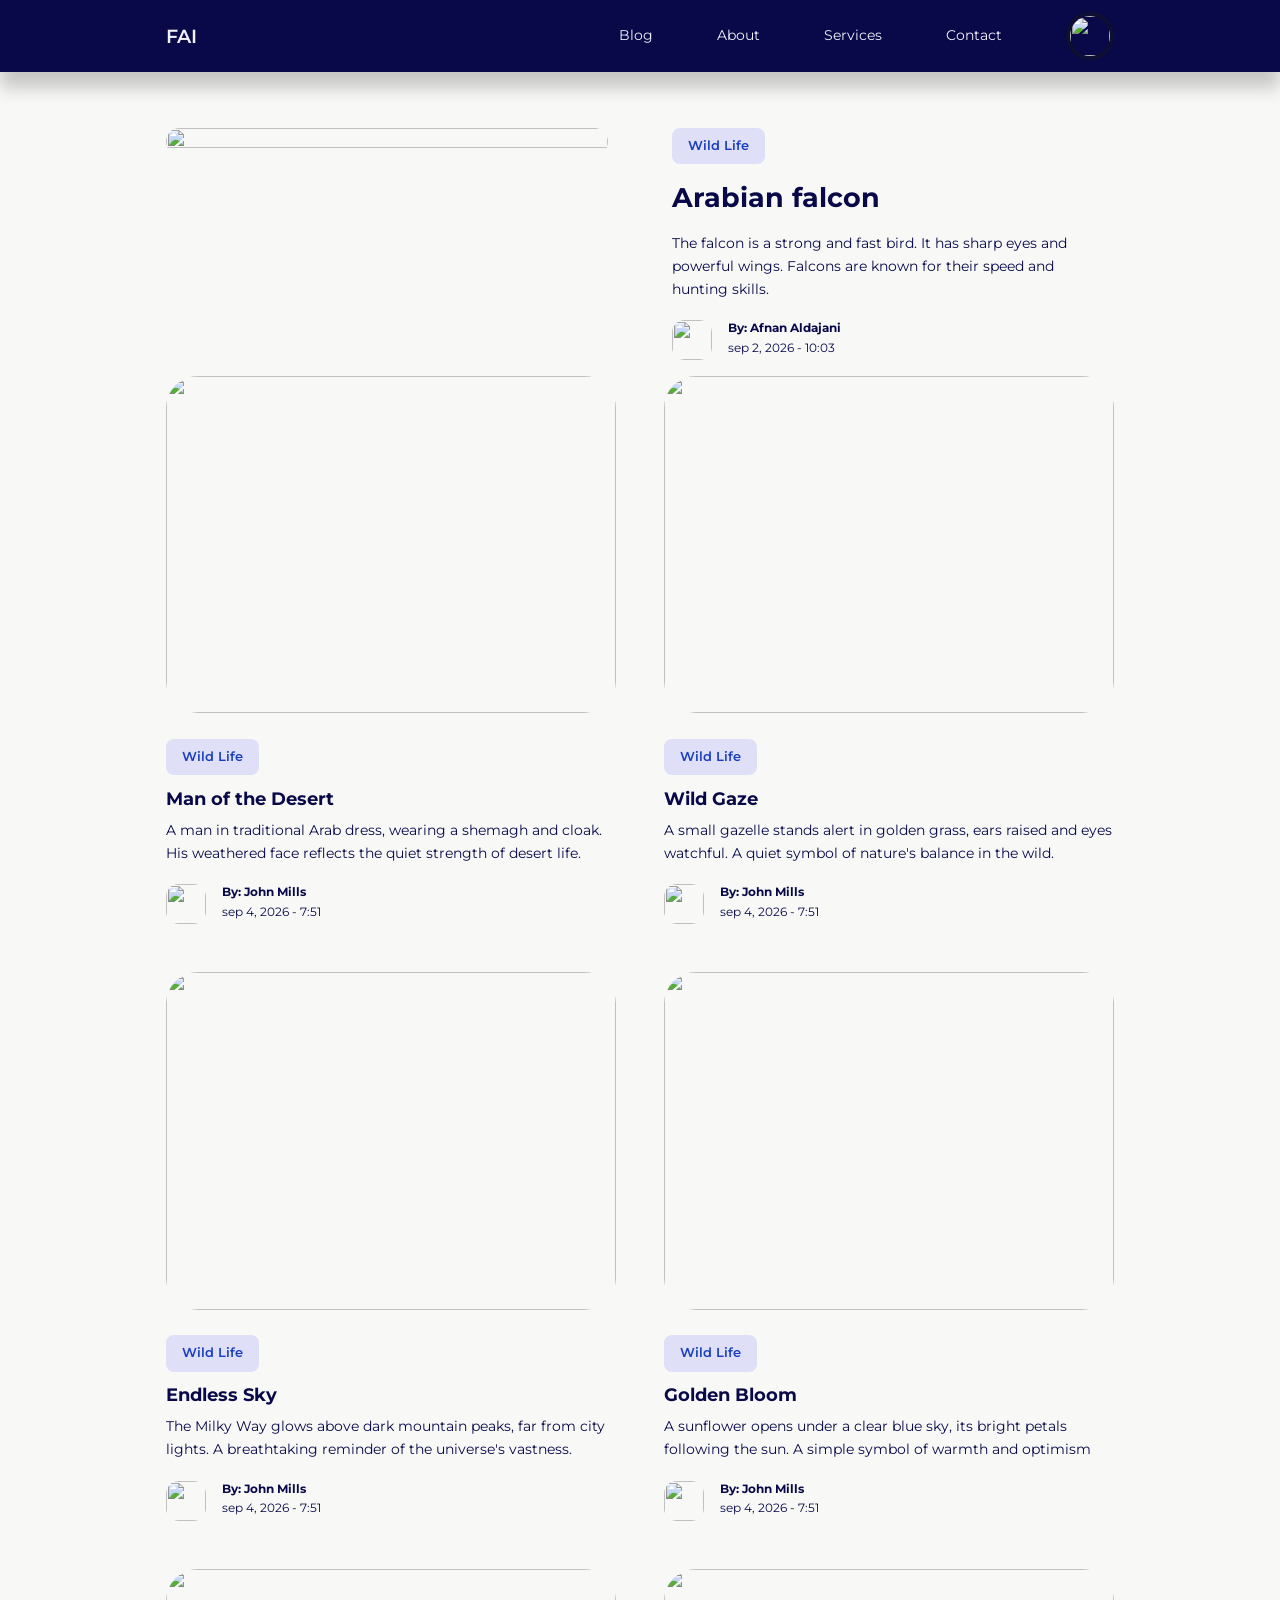
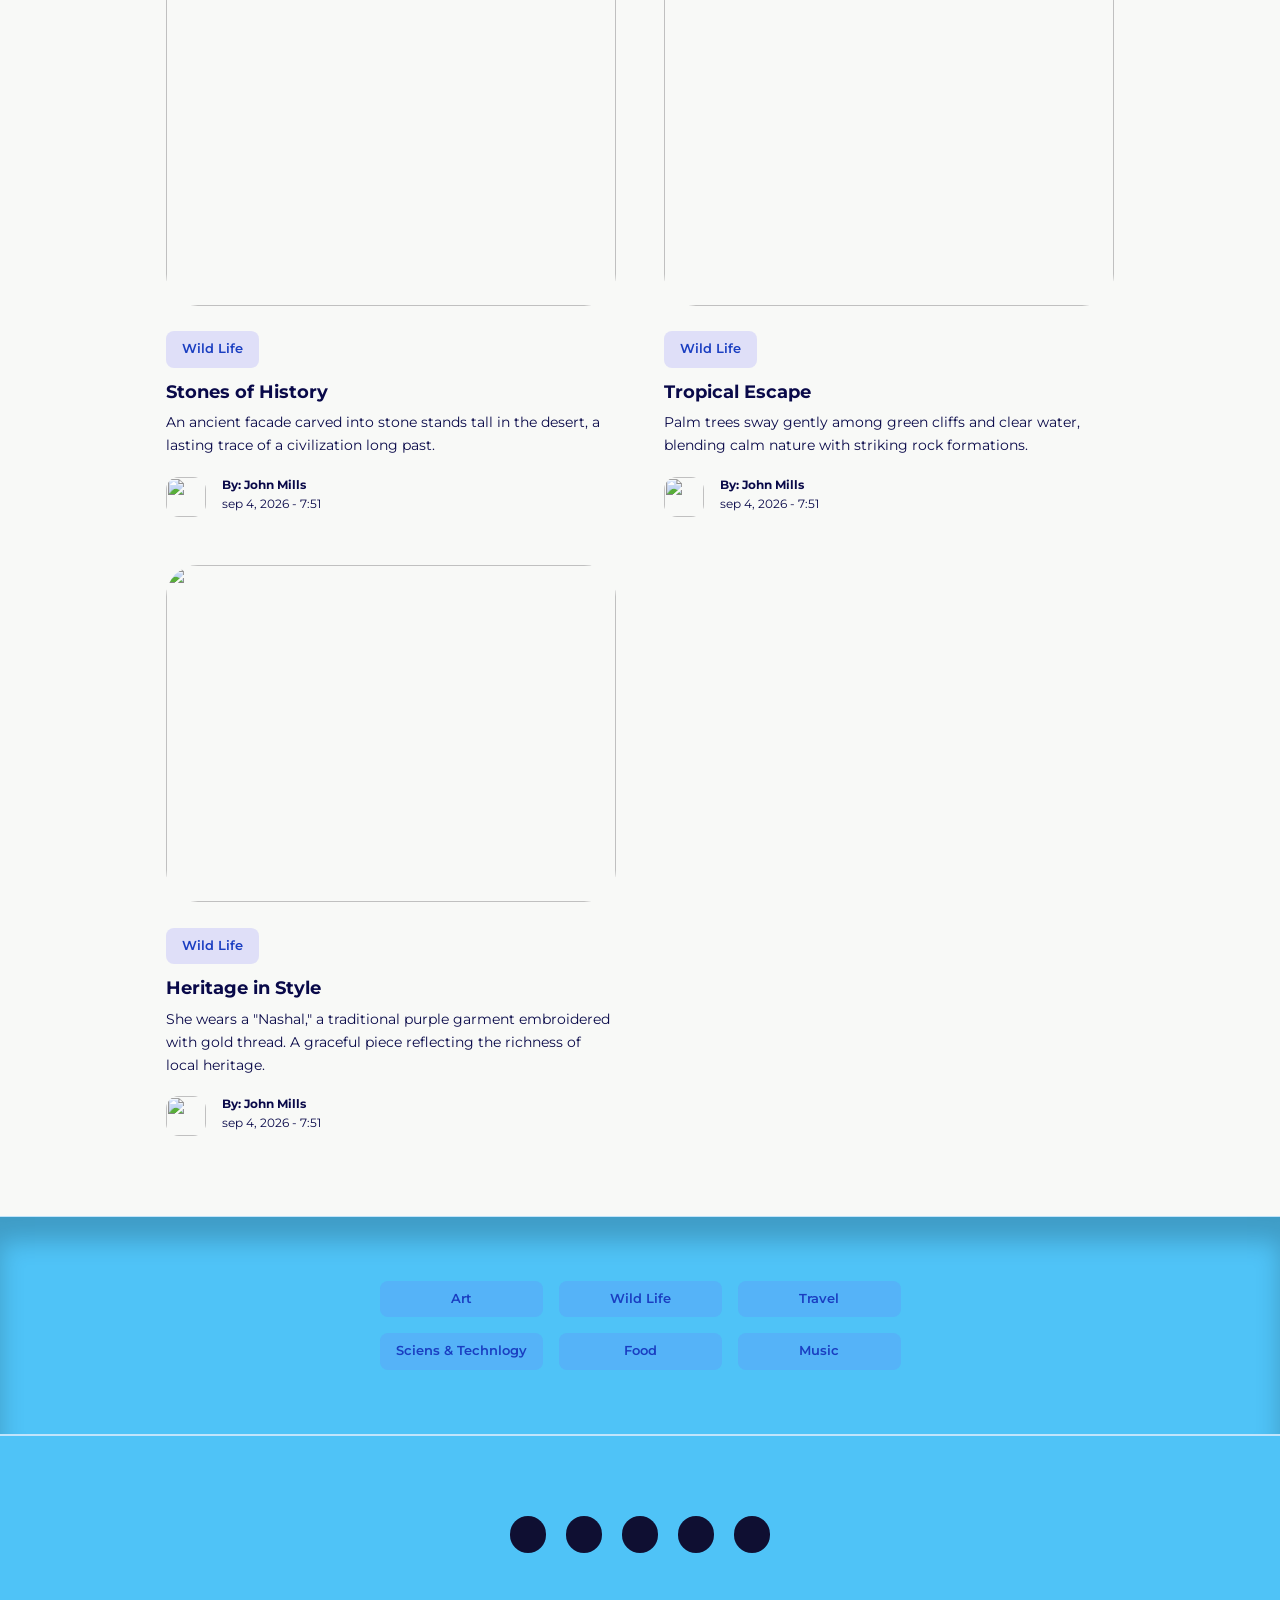
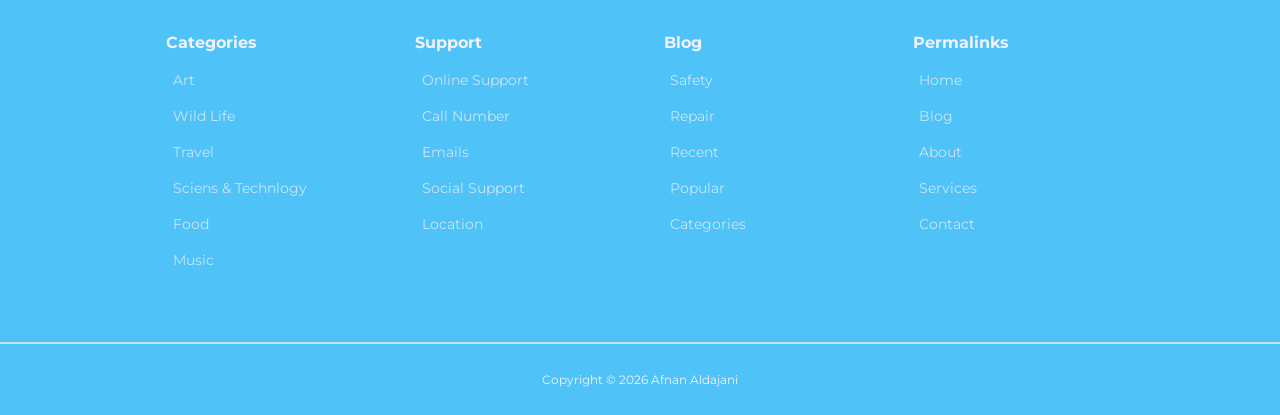
==== index.html @ 0a19fe06 "Add files via upload" ====
<!DOCTYPE html>
<html lang="en">
<head>
    <meta charset="UTF-8">
    <meta name="viewport" content="width=device-width, initial-scale=1.0">
    <title>Responsive Multipage Blog Website</title>
    <!--CUSTOM STYLESHEET-->
   <link rel="stylesheet" href="./style.css">
   <!--ICONSCOUT CDN-->
   <link rel="stylesheet" href="https://unicons.iconscout.com/release/v4.2.0/css/line.css">
<!-- GOOGLE FONTS -->
<link href="https://fonts.googleapis.com/css2?family=Montserrat:wght@300;400;500;600;700;800;900&display=swap" rel="stylesheet">

</head>
<body>
    <nav>
        <div class="container nav__container">
        <a href="index.html" class="nav__logo">FAI</a>
        <ul class="nav__items">
            <li><a href="blog.html">Blog</a></li>
            <li><a href="about.html">About</a></li>
            <li><a href="services.html">Services</a></li>
            <li><a href="contact.html">Contact</a></li>
          <!--  <li><a href="signin.html">Signin</a></li>-->
            <li class="nav__profile">
                <div class="avatar">
                    <img src="./images/avatar2.jpg">
                </div>
                <ul>
                    <li><a href="dashboard.html">Dashboard</a></li>
                    <li><a href="logout.html">Logout</a></li>
                </ul> 
            </li>
        </ul>
        <button id="open__nav-btn"><i class="uil uil-bars"></i></button>
        <button id="close__nav-btn"><i class="uil uil-multiply"></i></button>
    </div>
</nav>
<!--====================== END OF NAV ========================-->

<section class=" featured">
    <div class="container featured__container">
    <div class="post__thumbnail">
    <img src="./images/Blog1.jpg">
    </div>
    <div class="post__info">
        <a href=""class= "category__button">Wild Life</a>
        <h2 class="post__title"><a href="post.html">Arabian falcon</a></h2>
        <p class="post__body">The falcon is a strong
             and fast bird.
              It has sharp eyes and powerful wings.
               Falcons are known for their speed and hunting skills.</p>
               <div class="post__author">
                <div class="post__author-avatar">
               <img src="./images/AFNAN.png">
               </div>
               <div class="post__author-info">
                <h5>By: Afnan Aldajani</h5>
                <small>sep 2, 2026 - 10:03</small>
               </div>
             </div>
          </div>    
       </div>
</section>
<!--====================== END OF FEATURED ========================-->

<section class="posts">
    <div class="container posts__container">
        <article class="post">
            <div class="post__thumbnail">
                <img src="./images/Blog03.jpg">
            </div>
            <div class="post__info">
                <a href="" class="category__button">Wild Life</a>
                <h3 class="post__title">
                    <a href="post.html">Man of the Desert</a></h3>
                <p class="post__body">A man in traditional Arab dress, wearing a shemagh and cloak. His weathered face reflects the quiet strength of desert life.</p>
                <div class="post__author">
                    <div class="post__author-avatar">
                        <img src="./images/avatar2.jpg">
                    </div>
                    <div class="post__author-info">
                        <h5>By: John Mills</h5>
                        <small>sep 4, 2026 - 7:51</small>
                    </div>
                </div>
            </div>
        </article>

        <article class="post">
            <div class="post__thumbnail">
                <img src="./images/Blog04.jpg">
            </div>
            <div class="post__info">
                <a href="" class="category__button">Wild Life</a>
                <h3 class="post__title">
                    <a href="post.html">Wild Gaze</a></h3>
                <p class="post__body">A small gazelle stands alert in golden grass, ears raised and eyes watchful. A quiet symbol of nature's balance in the wild.</p>
                <div class="post__author">
                    <div class="post__author-avatar">
                        <img src="./images/avatar3.jpg">
                    </div>
                    <div class="post__author-info">
                        <h5>By: John Mills</h5>
                        <small>sep 4, 2026 - 7:51</small>
                    </div>
                </div>
            </div>
        </article>

        <article class="post">
            <div class="post__thumbnail">
                <img src="./images/Blog9.jpg">
            </div>
            <div class="post__info">
                <a href="" class="category__button">Wild Life</a>
                <h3 class="post__title">
                    <a href="post.html">Endless Sky</a></h3>
                <p class="post__body">The Milky Way glows above dark mountain peaks, far from city lights. A breathtaking reminder of the universe's vastness.</p>
                <div class="post__author">
                    <div class="post__author-avatar">
                        <img src="./images/avatar4.jpg">
                    </div>
                    <div class="post__author-info">
                        <h5>By: John Mills</h5>
                        <small>sep 4, 2026 - 7:51</small>
                    </div>
                </div>
            </div>
        </article>

        <article class="post">
            <div class="post__thumbnail">
                <img src="./images/Blog8.jpg">
            </div>
            <div class="post__info">
                <a href="" class="category__button">Wild Life</a>
                <h3 class="post__title">
                    <a href="post.html">Golden Bloom</a></h3>
                <p class="post__body">A sunflower opens under a clear blue sky, its bright petals following the sun. A simple symbol of warmth and optimism</p>
                <div class="post__author">
                    <div class="post__author-avatar">
                        <img src="./images/avatar5.jpg">
                    </div>
                    <div class="post__author-info">
                        <h5>By: John Mills</h5>
                        <small>sep 4, 2026 - 7:51</small>
                    </div>
                </div>
            </div>
        </article>
                <article class="post">
            <div class="post__thumbnail">
                <img src="./images/Blog10.jpg">
            </div>
            <div class="post__info">
                <a href="" class="category__button">Wild Life</a>
                <h3 class="post__title">
                    <a href="post.html">Stones of History</a></h3>
                <p class="post__body">An ancient facade carved into stone stands tall in the desert, a lasting trace of a civilization long past.</p>
                <div class="post__author">
                    <div class="post__author-avatar">
                        <img src="./images/avatar6.jpg">
                    </div>
                    <div class="post__author-info">
                        <h5>By: John Mills</h5>
                        <small>sep 4, 2026 - 7:51</small>
                    </div>
                </div>
            </div>
        </article>
                <article class="post">
            <div class="post__thumbnail">
                <img src="./images/Blog02.jpg">
            </div>
            <div class="post__info">
                <a href="" class="category__button">Wild Life</a>
                <h3 class="post__title">
                    <a href="post.html">Tropical Escape</a></h3>
                <p class="post__body">Palm trees sway gently among green cliffs and clear water, blending calm nature with striking rock formations.</p>
                <div class="post__author">
                    <div class="post__author-avatar">
                        <img src="./images/avatar7.jpg">
                    </div>
                    <div class="post__author-info">
                        <h5>By: John Mills</h5>
                        <small>sep 4, 2026 - 7:51</small>
                    </div>
                </div>
            </div>
        </article>
                <article class="post">
            <div class="post__thumbnail">
                <img src="./images/Blog01.jpg">
            </div>
            <div class="post__info">
                <a href="" class="category__button">Wild Life</a>
                <h3 class="post__title">
                    <a href="post.html">Heritage in Style</a></h3>
                <p class="post__body">She wears a "Nashal," a traditional purple garment embroidered with gold thread. A graceful piece reflecting the richness of local heritage.</p>
                <div class="post__author">
                    <div class="post__author-avatar">
                        <img src="./images/avatar1.jpg">
                    </div>
                    <div class="post__author-info">
                        <h5>By: John Mills</h5>
                        <small>sep 4, 2026 - 7:51</small>
                    </div>
                </div>
            </div>
        </article>
    </div>  
</section> 
<!--====================== END OF POSTS ========================-->


   <section class="category__buttons">
    <div class="container category__buttons-container">
        <a href="" class="category__button">Art</a>
        <a href="" class="category__button">Wild Life</a>
        <a href="" class="category__button">Travel</a>
        <a href="" class="category__button">Sciens & Technlogy</a>
        <a href="" class="category__button">Food</a>
        <a href="" class="category__button">Music</a>
    </div>
    </section>
    <!--====================== END OF CATEGORY BUTTONS========================-->


    <footer>
        <div class="footer__socials">
        <a href="https://youtube.com/egatortutorials" target="_blank"><i class="uil uil-youtube"></i></a>
        <a href="https://facebook.com" target="_blank"><i class="uil uil-facebook-f"></i></a>
        <a href="https://instagram.com" target="_blank"><i class="uil uil-instagram-alt"></i></a>
        <a href="https://linkedin.com" target="_blank"><i class="uil uil-linkedin"></i></a>
        <a href="https://twitter.com" target="_blank"><i class="uil uil-twitter"></i></a>
        </div>
        <div class="container footer__container">
            <article>
                <h4>Categories</h4>
                <ul>
                    <li><a href="">Art</a></li>
                    <li><a href="">Wild Life</a></li>
                    <li><a href="">Travel</a></li>
                    <li><a href="">Sciens & Technlogy</a></li>
                    <li><a href="">Food</a></li>
                    <li><a href="">Music</a></li>
                </ul>
            </article> 
             <article>
                <h4>Support</h4>
                <ul>
                    <li><a href="">Online Support </a></li>
                    <li><a href="">Call Number</a></li>
                    <li><a href="">Emails</a></li>
                    <li><a href="">Social Support</a></li>
                    <li><a href="">Location</a></li>
                </ul>
            </article>
              <article>
                <h4>Blog </h4>
                <ul>
                    <li><a href="">Safety</a></li>
                    <li><a href="">Repair</a></li>
                    <li><a href="">Recent</a></li>
                    <li><a href="">Popular</a></li>
                    <li><a href="">Categories</a></li>
                </ul>
            </article>
              <article>
                <h4>Permalinks</h4>
                <ul>
                    <li><a href="">Home</a></li>
                    <li><a href="">Blog</a></li>
                    <li><a href="">About</a></li>
                    <li><a href="">Services</a></li>
                    <li><a href="">Contact</a></li>
                </ul>
            </article>
        </div>
        <div class="footer__copyright">
        <small>Copyright &copy; 2026 Afnan Aldajani</small></div>
    </footer>
    
    <script src="./main.js"></script>
</body>
</html>
---- style.css ----
:root {
    --color-primary: #1A3EC1;
    --color-primary-light: hsla(242, 91%, 69%, 18%);
    --color-primary-variant: #5854c745;
    --color-red: #da0f3f;
    --color-red-light: hsl(346, 87%, 46%, 15%);
    --color-green: #00c476;
    --color-green-light: hsl(156, 100%, 38%, 15%);
    --color-gray-900: #090949;
    --color-blue-800: #090949;
    --color-gray-700: #373599;
    --color-gray-300: rgba(242, 242, 254, 0.3);
    --color-gray-200: rgba(242, 242, 254, 0.7);
    --color-gray-100: #4FC3F7;
    --color-white: #f2f2fe;
    --color-bg: #0f0f32;
    --color-white-1:#F8F9F7;

    --transition: all 300ms ease;

    --container-width-lg: 74%;
    --container-width-md: 88%;
    --form-width: 40%;
 
    --card-border-radius-1: 0.3rem;
    --card-border-radius-2: 0.5rem;
    --card-border-radius-3: 0.8rem;
    --card-border-radius-4: 2rem;
    --card-border-radius-5: 5rem;
}
/*GENERAL=========================================================================================================================*/

*{
    margin:0;
    padding: 0; 
    outline: 0;
    border: 0;
    appearance: 0;
    list-style:none ; /*delete point*/
    text-decoration: none; /*delete link line*/
}
body{
    font-family: 'Montserrat', sans-serif;
    line-height: 1.6;
    color: var(--color-gray-900);
   /* overflow: hidden;*/ /**/
    background: var(--color-white-1) ;
    font-size: 0.9rem;
}

.container{/* حاوية عامة تحدد عرض المحتوى وتوسطه أفقياً، تُستخدم بكل قسم بالموقع */
    width: var(--container-width-lg);
    max-width: 1800px;
    margin-inline: auto;/* توسيط الحاوية أفقياً بالصفحة */
}

.section{
    margin-top: 3rem;
    width: 100vw;

}

h1, h2, h3, h4, h5{
    color: var(--color-gray-900);
    line-height: 1.3;
}

h1{
    font-size: 3rem;
    margin: 1rem 0;

}
h2{
    font-size: 1.7rem;
    margin: 1rem 0; 
}
h3{
   font-size: 1.1rem;
   margin: 0.8rem 0 0.5rem; 
}
h4{
    font-size: 1rem;
}

a{
    color: var(--color-white);
    transition: var(--transition);
}
img{ 
    display: block;
    width: 100%;
    height: 100%; /**/
    object-fit: cover;
}

/*NAV========================================================================*/

nav{
    background: var( --color-gray-900);
    width: 100vw;
    height: 4.5rem;
    position: fixed;/* يخلي النافبار ثابت بالأعلى حتى لو نزل المستخدم بالصفحة */
    top: 0;
    z-index: 10;  /* يضمن ظهور النافبار فوق أي عنصر ثاني بالصفحة */
    box-shadow: 0 1rem 1rem rgba(0, 0, 0, 0.2);
    /**/
}

nav button{/* أزرار فتح/إغلاق القائمة بالجوال، مخفية افتراضياً بالشاشات الكبيرة */
    display: none;
}
.nav__container{/* توسيط عناصر النافبار عمودياً وتوزيعها (الشعار يسار، القائمة يمين) */
    height: 100%;
    display: flex;
    align-items: center; /*alignment*/
    justify-content: space-between;
}

.avatar{/* صورة المستخدم الدائرية بالنافبار */
    width: 2.5rem;
    aspect-ratio: 1/1; /* يضمن إنها مربعة دايماً بغض النظر عن أي تغيير */
    height: 2.5rem;
    border-radius: 50%;
    overflow: hidden;
    border: 0.3rem solid var(--color-bg);
}

.nav__logo{
    font-weight: 600;
    font-size: 1.2rem;
}

.nav__items{
    display: flex;
    align-items:center;
    gap: 4rem;
}

.nav__profile{/* حاوية صورة البروفايل + القائمة المنسدلة الخاصة بيها */
    position: relative;
    cursor: pointer;
}
.nav__profile ul{/* القائمة المنسدلة (Dashboard/Logout) - مخفية افتراضياً */
    position: absolute;
    top: 125%;
    right: 0;
    display: flex;
    flex-direction: column;
    box-shadow: 0rem 3rem 3rem rgba(0, 0, 0, 0.4);
    background: var(--color-gray-900);
    visibility: hidden;
    opacity: 0;
    transition: var(--transition);
}
/*show nav ul when nav profile is hovred */
.nav__profile:hover >ul{ /* على الاب ">ul" معناها انه ياثر */
    visibility: visible;
    opacity: 1;
     border-radius: 0.6rem;  /**/
}

.nav__profile ul li a{/* تنسيق روابط القائمة المنسدلة (Dashboard/Logout) */
     padding: 1rem;
     background: var(--color-gray-900);
     display: block;
     width: 100%;
    

}

.nav__profile ul li:last-child a{
    background: var(--color-red);
    color: var(--color-bg);
}


/*CATEGORY BUTTON========================================================================*/
.category__button{        /*<a href=""class= "category__button">Wild Life</a>*/
    background: var(--color-primary-light);
    color: var(--color-primary);  
    display: inline-block;
    padding: 0.5rem 1rem;
    border-radius: var(--card-border-radius-2);
    font-weight: 600;
    font-size: 0.8rem;
    text-align: center;
}
.category__button:hover{/* تغيير لون النص عند مرور الماوس فوق زر التصنيف */
    color: var(--color-white);
}


/*CENERAL POST ========================================================================*/
.post__thumbnail{/* تنسيق عام لصورة المقال (تُستخدم بقسم Featured وقسم Posts معاً) */
    border-radius: var(--card-border-radius-4);
    border: 0rem solid var(--color-gray-900);
    overflow: hidden;
    margin-bottom: 1.6rem;
}
.posts .post__thumbnail{/* تخصيص إضافي لصورة المقال بقسم Posts تحديداً */
    width: 100%;
    aspect-ratio: 4/3;
}


.post:hover .post__thumbnail img {/* تحويل الصورة لأبيض وأسود (Grayscale) عند مرور الماوس فوق كامل المقال */
    filter: saturate(0);
    transition: filter 500ms ease; /* حركة تدريجية سلسة للتأثير */
}


  
.post__author{/* حاوية معلومات كاتب المقال (الصورة + الاسم + التاريخ) */
     display: flex;
     gap: 1rem;
     margin-top : 1.2rem;
}

.post__author-avatar{  
    width: 2.5rem;
    height: 2.5rem;
    border-radius: var(--card-border-radius-3);
    overflow: hidden; 
    flex-shrink: 0;
    object-fit: cover;
}


/*FEATURED ========================================================================*/
.featured{/* قسم المقال المميز (الصقر) بأعلى الصفحة */
    margin-top: 8rem; /* مسافة تفصله عن النافبار الثابت فوقه */
}

.featured__container{/* تقسيم قسم Featured لعمودين متساويين: الصورة يسار، المعلومات يمين */
    display: grid;
    grid-template-columns: 1fr 1fr;
    gap: 4rem;

}
 .featured .post__thumbnail{/* تخصيص ارتفاع صورة Featured: يتبع نسبة الصورة نفسها بدل رقم ثابت */
    height: fit-content;
 }


 /*POSTS========================================================================*/
 .posts__container{  /* قسم المقالات المتعددة (بطاقات White Dove) أسفل قسم Featured */
    display: grid;
    grid-template-columns: repeat(3, 1fr); 
    gap: 5rem;
    margin-bottom: 5rem;
    margin-top: 1rem;
    
 }
 .post__title a{
    color: var(--color-gray-900);   /* أو أي لون تبينه */
}


  /* CATEGORY BUTTONS========================================================================*/
 

.category__buttons{
    background: var(--color-gray-100);
    padding: 5rem 0 0;
    box-shadow: inset 0 1.5rem 1.5rem rgba(0, 0, 0, 0.2);
    padding: 4rem 0;
    border-top: 0.1px solid var(--color-gray-200);
    border-bottom: 2px solid var(--color-gray-200);
}

  .category__buttons-container{
   width: fit-content;
   display: grid;
   grid-template-columns: repeat(3, 1fr);
   gap: 1rem;

}
 
/*.category__button-container{
    padding: 4rem 0;
    border-top: 2px solid var(--color-gray-900);
    border-bottom: 2px solid var(--color-gray-900);
   width: fit-content;
   display: grid;
   grid-template-columns: repeat(3, 1fr);
   gap: 1rem;

}/*
  /* FOOTER========================================================================*/
 footer{  /* تذييل الصفحة (Footer) */
    background: var(--color-gray-100);
    padding: 5rem 0 0;
 }
 .footer__socials{  /* أيقونات التواصل الاجتماعي (لينكدإن، تويتر...) */
    margin-inline:auto;
    width:fit-content;
    margin-bottom: 5rem;
    display: flex;
    justify-content: space-between;
    align-items:center;
    gap: 1.2rem;
 }

 .footer__socials a{ /* شكل دائري موحد لكل أيقونة تواصل اجتماعي */
    background: var(--color-bg);
    border-radius: 50%;
    width: 2.3rem;
    height: 2.3rem;
    display: flex;
    align-items: center;
    justify-content:center ;
 }

 .footer__socials a:hover{  /* تغيير لون الأيقونة عند مرور الماوس فوقها */
     background: var(--color-white);
     color: var(--color-bg);
 }

 .footer__container{  /* تقسيم محتوى الفوتر الرئيسي لـ 4 أعمدة متساوية */
    display: grid;
    grid-template-columns: repeat(4, 1fr);
 }
 
 footer h4{
    color: var(--color-white);
    margin-bottom: 0.6rem;
 }
 footer ul li{
    padding: 0.4rem;
 }
 footer ul a{
    opacity: 0.75;  /* شفافية خفيفة للروابط بحالتها العادية */
 }

 footer ul a:hover{ /* تأثير عند مرور الماوس فوق روابط الفوتر: زيادة التباعد بين الحروف + وضوح كامل */

    letter-spacing: 0.2rem;
    opacity: 1;
 }

 .footer__copyright{  /* سطر حقوق النشر بأسفل الفوتر تماماً */

    text-align: center;
    padding: 1.5rem 0;
    border-top: 2px solid var(--color-gray-200);
    margin-top: 4rem;
    color: var(--color-white);
 }
   
  /* MEDIA QUERIES (MEDIUM DEVICES)========================================================================*/
   
@media screen and (max-width: 1024px){
    /*============GENERAL==============*/
    .container{
        width: var(--container-width-md);
    }
    h2{
        font-size: 1.6rem;
    }
    h3{
        font-size: 1.2rem;
    }
    h5{
        font-size: 0.8rem;
    }
        /*============NAVIGATION==============*/
        nav button{
            display: inline-block;
            font-size: 1.5rem;
            background: transparent;
            color: var(--color-white); /*هنا ضفت opne &close*/
            cursor: pointer;
        }

        nav button#close__nav-btn{
            display: none; /*هنا اخفيت close */
        }

        .nav__container{
            position: relative;
        }
        .nav__items{
            position: absolute;
            flex-direction: column;
            top: 100%;
            right: 0; /*هنا سويت  nav to column */
            width: 12rem;
            align-items: flex-start; /*هنا جمعتهم نحت بعض*/
            justify-content: center;
            gap: 0.2rem;           
            display: none; /*هنا اخفيت  nav to column */
            background: rgba(9, 9, 73, 0.75); /**/
            backdrop-filter: blur(10px);
            -webkit-backdrop-filter: blur(10px);
             padding: 0.8rem; /**/
        }
        .nav__items li{
            width: 100%;
            height: 4.5rem;
            display: flex;
            animation: animateNavDropdown 400ms 0s ease forwards;
            opacity: 1;
            transform: top;
        }

   

        /*nav dropdown animation*/
        @keyframes animateNavDropdown{
            0%{
                transform: rotateX(90deg);
                opacity: 0;
            }
            100%{
                transform: rotateX(0deg);
                opacity: 1;
            }
        }
        .nav__items li a{
            border-radius: 0.6rem;
            width: 100%;
            height: 100%;
            padding:  0 2rem;
            background: rgba(9, 9, 73, 0.75); 
            display: flex;
            align-items: center;
        }
        .nav__profile{
            background: var(--color-gray-900);
            border-radius: 0.6rem; /**/


        }
        .nav__profile ul{
          top: 100%;
          width: 100%;
        }
        .nav__profile .avatar{
            margin-left:  2rem;
            margin-top: 1rem;
            border: 0; 
            
    }
}
.footer__container{
    gap: 3rem;
}
.posts__container{
    grid-template-columns: 1fr 1fr;
    gap: 3rem;
}

/*SMALL DEVICES =================================*/
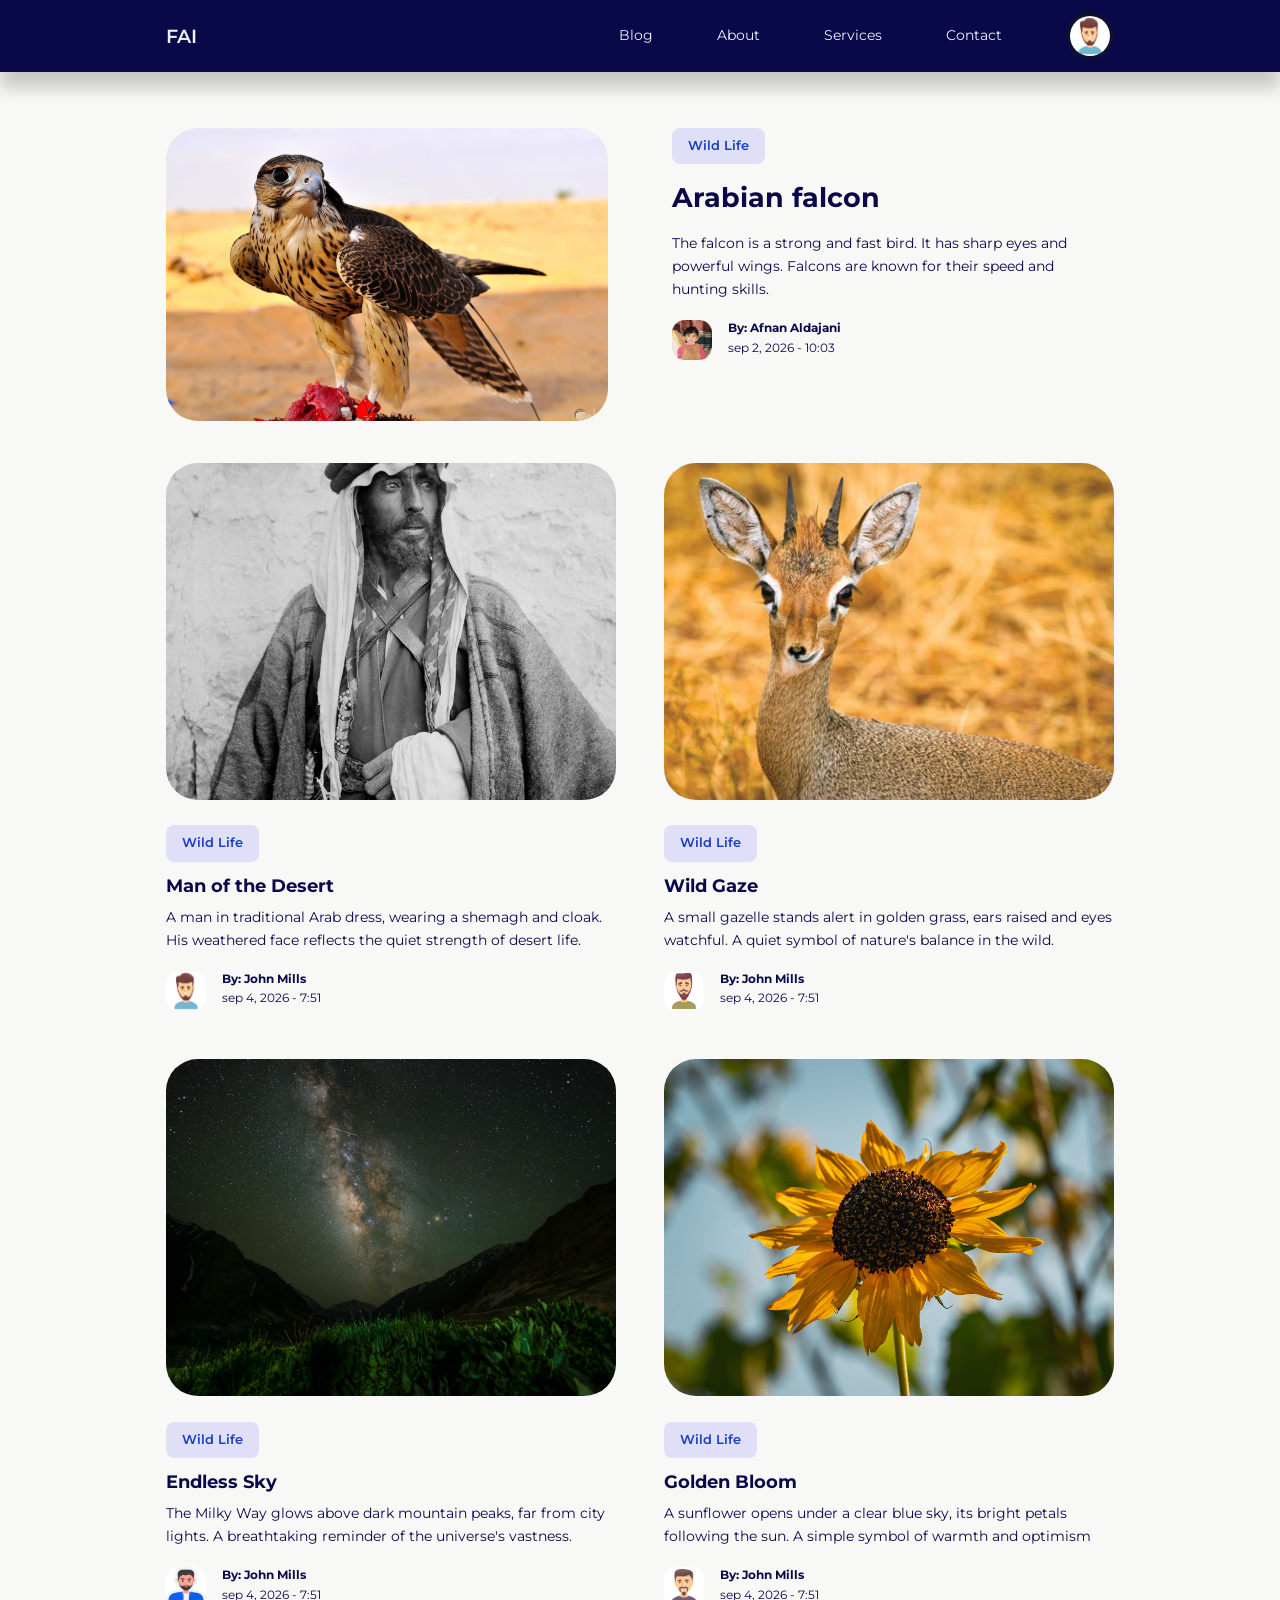
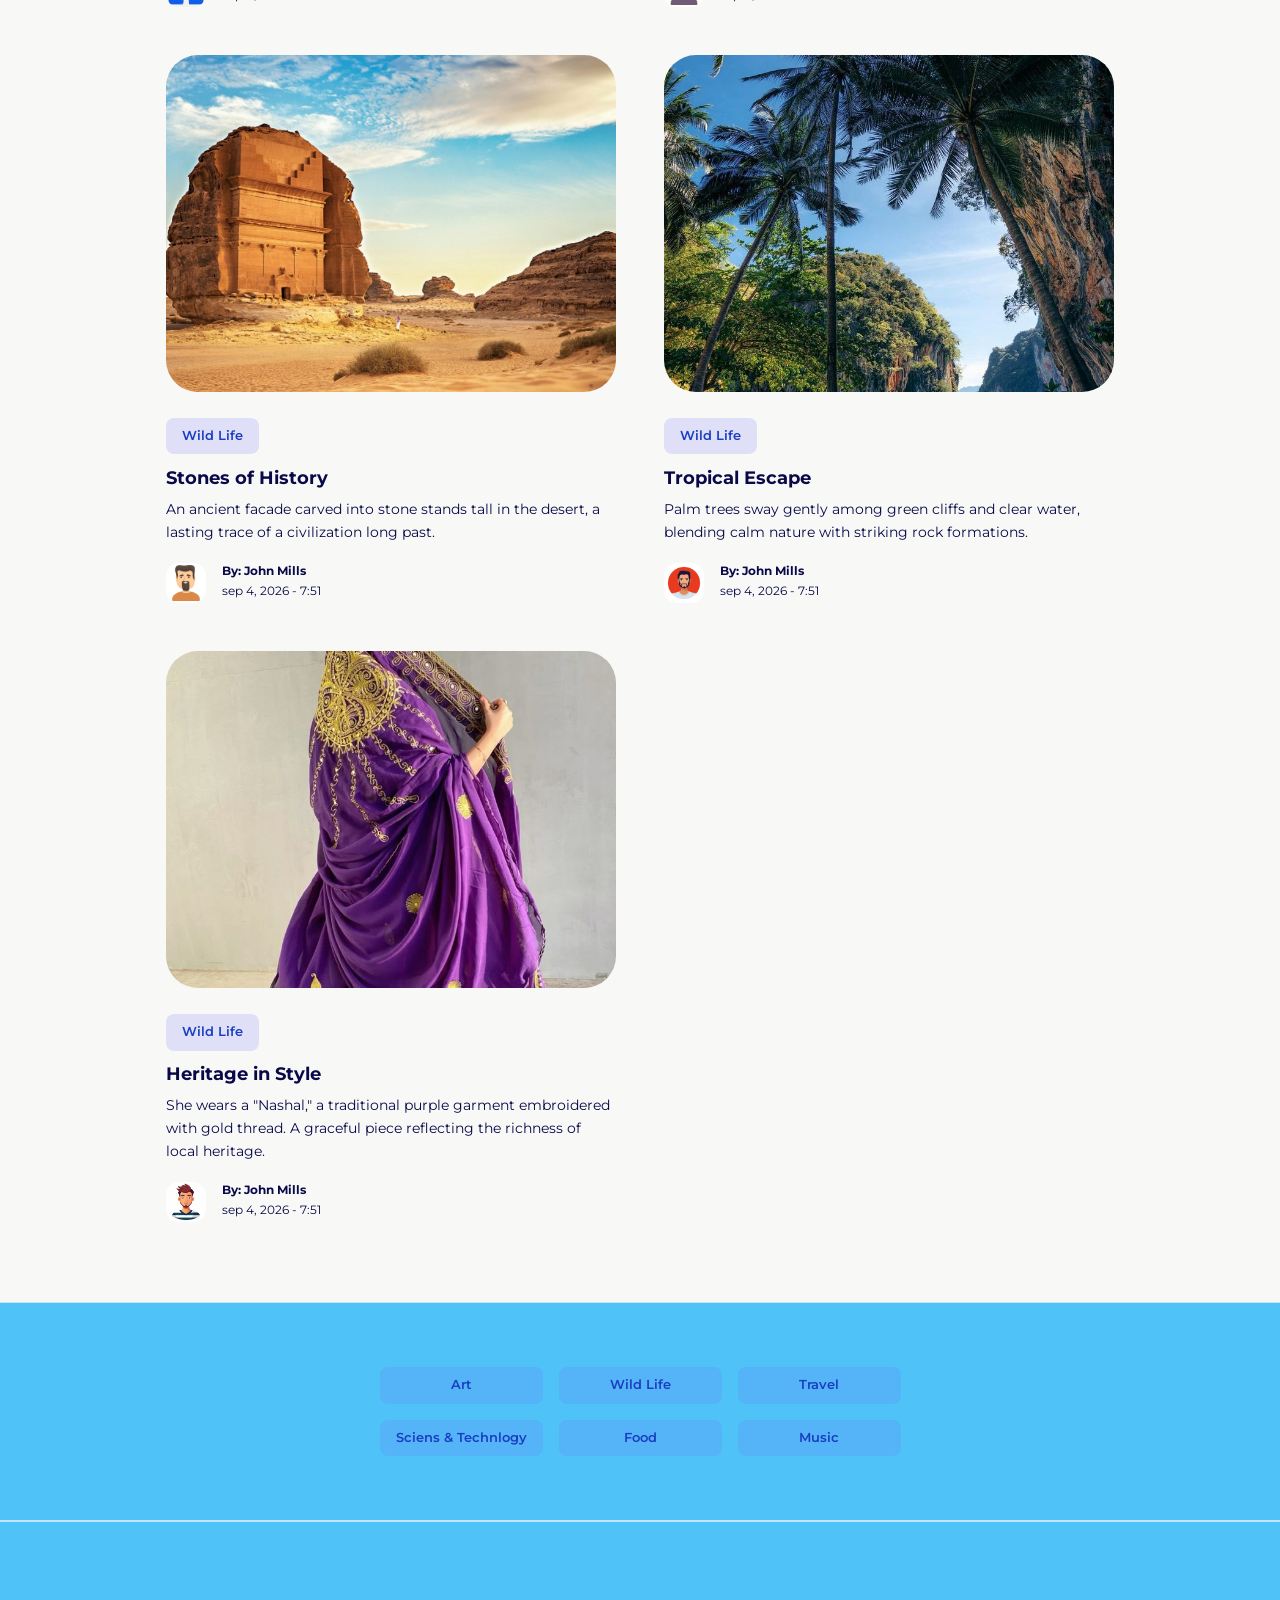
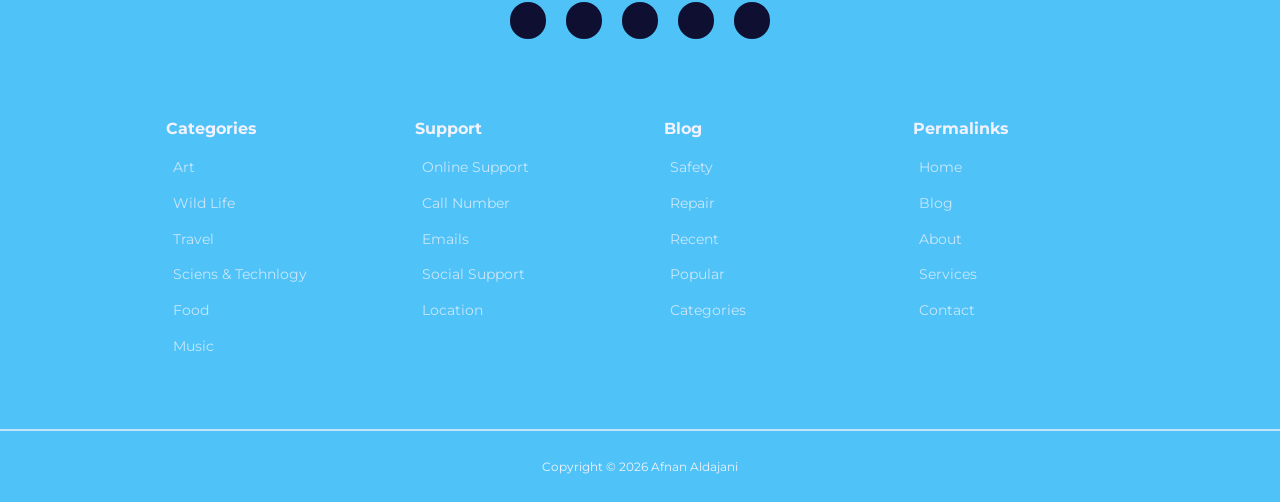
==== commit 556cfa7c: "Update project" ====
--- a/index.html
+++ b/index.html
@@ -1,287 +1,287 @@
-<!DOCTYPE html>
-<html lang="en">
-<head>
-    <meta charset="UTF-8">
-    <meta name="viewport" content="width=device-width, initial-scale=1.0">
-    <title>Responsive Multipage Blog Website</title>
-    <!--CUSTOM STYLESHEET-->
-   <link rel="stylesheet" href="./style.css">
-   <!--ICONSCOUT CDN-->
-   <link rel="stylesheet" href="https://unicons.iconscout.com/release/v4.2.0/css/line.css">
-<!-- GOOGLE FONTS -->
-<link href="https://fonts.googleapis.com/css2?family=Montserrat:wght@300;400;500;600;700;800;900&display=swap" rel="stylesheet">
-
-</head>
-<body>
-    <nav>
-        <div class="container nav__container">
-        <a href="index.html" class="nav__logo">FAI</a>
-        <ul class="nav__items">
-            <li><a href="blog.html">Blog</a></li>
-            <li><a href="about.html">About</a></li>
-            <li><a href="services.html">Services</a></li>
-            <li><a href="contact.html">Contact</a></li>
-          <!--  <li><a href="signin.html">Signin</a></li>-->
-            <li class="nav__profile">
-                <div class="avatar">
-                    <img src="./images/avatar2.jpg">
-                </div>
-                <ul>
-                    <li><a href="dashboard.html">Dashboard</a></li>
-                    <li><a href="logout.html">Logout</a></li>
-                </ul> 
-            </li>
-        </ul>
-        <button id="open__nav-btn"><i class="uil uil-bars"></i></button>
-        <button id="close__nav-btn"><i class="uil uil-multiply"></i></button>
-    </div>
-</nav>
-<!--====================== END OF NAV ========================-->
-
-<section class=" featured">
-    <div class="container featured__container">
-    <div class="post__thumbnail">
-    <img src="./images/Blog1.jpg">
-    </div>
-    <div class="post__info">
-        <a href=""class= "category__button">Wild Life</a>
-        <h2 class="post__title"><a href="post.html">Arabian falcon</a></h2>
-        <p class="post__body">The falcon is a strong
-             and fast bird.
-              It has sharp eyes and powerful wings.
-               Falcons are known for their speed and hunting skills.</p>
-               <div class="post__author">
-                <div class="post__author-avatar">
-               <img src="./images/AFNAN.png">
-               </div>
-               <div class="post__author-info">
-                <h5>By: Afnan Aldajani</h5>
-                <small>sep 2, 2026 - 10:03</small>
-               </div>
-             </div>
-          </div>    
-       </div>
-</section>
-<!--====================== END OF FEATURED ========================-->
-
-<section class="posts">
-    <div class="container posts__container">
-        <article class="post">
-            <div class="post__thumbnail">
-                <img src="./images/Blog03.jpg">
-            </div>
-            <div class="post__info">
-                <a href="" class="category__button">Wild Life</a>
-                <h3 class="post__title">
-                    <a href="post.html">Man of the Desert</a></h3>
-                <p class="post__body">A man in traditional Arab dress, wearing a shemagh and cloak. His weathered face reflects the quiet strength of desert life.</p>
-                <div class="post__author">
-                    <div class="post__author-avatar">
-                        <img src="./images/avatar2.jpg">
-                    </div>
-                    <div class="post__author-info">
-                        <h5>By: John Mills</h5>
-                        <small>sep 4, 2026 - 7:51</small>
-                    </div>
-                </div>
-            </div>
-        </article>
-
-        <article class="post">
-            <div class="post__thumbnail">
-                <img src="./images/Blog04.jpg">
-            </div>
-            <div class="post__info">
-                <a href="" class="category__button">Wild Life</a>
-                <h3 class="post__title">
-                    <a href="post.html">Wild Gaze</a></h3>
-                <p class="post__body">A small gazelle stands alert in golden grass, ears raised and eyes watchful. A quiet symbol of nature's balance in the wild.</p>
-                <div class="post__author">
-                    <div class="post__author-avatar">
-                        <img src="./images/avatar3.jpg">
-                    </div>
-                    <div class="post__author-info">
-                        <h5>By: John Mills</h5>
-                        <small>sep 4, 2026 - 7:51</small>
-                    </div>
-                </div>
-            </div>
-        </article>
-
-        <article class="post">
-            <div class="post__thumbnail">
-                <img src="./images/Blog9.jpg">
-            </div>
-            <div class="post__info">
-                <a href="" class="category__button">Wild Life</a>
-                <h3 class="post__title">
-                    <a href="post.html">Endless Sky</a></h3>
-                <p class="post__body">The Milky Way glows above dark mountain peaks, far from city lights. A breathtaking reminder of the universe's vastness.</p>
-                <div class="post__author">
-                    <div class="post__author-avatar">
-                        <img src="./images/avatar4.jpg">
-                    </div>
-                    <div class="post__author-info">
-                        <h5>By: John Mills</h5>
-                        <small>sep 4, 2026 - 7:51</small>
-                    </div>
-                </div>
-            </div>
-        </article>
-
-        <article class="post">
-            <div class="post__thumbnail">
-                <img src="./images/Blog8.jpg">
-            </div>
-            <div class="post__info">
-                <a href="" class="category__button">Wild Life</a>
-                <h3 class="post__title">
-                    <a href="post.html">Golden Bloom</a></h3>
-                <p class="post__body">A sunflower opens under a clear blue sky, its bright petals following the sun. A simple symbol of warmth and optimism</p>
-                <div class="post__author">
-                    <div class="post__author-avatar">
-                        <img src="./images/avatar5.jpg">
-                    </div>
-                    <div class="post__author-info">
-                        <h5>By: John Mills</h5>
-                        <small>sep 4, 2026 - 7:51</small>
-                    </div>
-                </div>
-            </div>
-        </article>
-                <article class="post">
-            <div class="post__thumbnail">
-                <img src="./images/Blog10.jpg">
-            </div>
-            <div class="post__info">
-                <a href="" class="category__button">Wild Life</a>
-                <h3 class="post__title">
-                    <a href="post.html">Stones of History</a></h3>
-                <p class="post__body">An ancient facade carved into stone stands tall in the desert, a lasting trace of a civilization long past.</p>
-                <div class="post__author">
-                    <div class="post__author-avatar">
-                        <img src="./images/avatar6.jpg">
-                    </div>
-                    <div class="post__author-info">
-                        <h5>By: John Mills</h5>
-                        <small>sep 4, 2026 - 7:51</small>
-                    </div>
-                </div>
-            </div>
-        </article>
-                <article class="post">
-            <div class="post__thumbnail">
-                <img src="./images/Blog02.jpg">
-            </div>
-            <div class="post__info">
-                <a href="" class="category__button">Wild Life</a>
-                <h3 class="post__title">
-                    <a href="post.html">Tropical Escape</a></h3>
-                <p class="post__body">Palm trees sway gently among green cliffs and clear water, blending calm nature with striking rock formations.</p>
-                <div class="post__author">
-                    <div class="post__author-avatar">
-                        <img src="./images/avatar7.jpg">
-                    </div>
-                    <div class="post__author-info">
-                        <h5>By: John Mills</h5>
-                        <small>sep 4, 2026 - 7:51</small>
-                    </div>
-                </div>
-            </div>
-        </article>
-                <article class="post">
-            <div class="post__thumbnail">
-                <img src="./images/Blog01.jpg">
-            </div>
-            <div class="post__info">
-                <a href="" class="category__button">Wild Life</a>
-                <h3 class="post__title">
-                    <a href="post.html">Heritage in Style</a></h3>
-                <p class="post__body">She wears a "Nashal," a traditional purple garment embroidered with gold thread. A graceful piece reflecting the richness of local heritage.</p>
-                <div class="post__author">
-                    <div class="post__author-avatar">
-                        <img src="./images/avatar1.jpg">
-                    </div>
-                    <div class="post__author-info">
-                        <h5>By: John Mills</h5>
-                        <small>sep 4, 2026 - 7:51</small>
-                    </div>
-                </div>
-            </div>
-        </article>
-    </div>  
-</section> 
-<!--====================== END OF POSTS ========================-->
-
-
-   <section class="category__buttons">
-    <div class="container category__buttons-container">
-        <a href="" class="category__button">Art</a>
-        <a href="" class="category__button">Wild Life</a>
-        <a href="" class="category__button">Travel</a>
-        <a href="" class="category__button">Sciens & Technlogy</a>
-        <a href="" class="category__button">Food</a>
-        <a href="" class="category__button">Music</a>
-    </div>
-    </section>
-    <!--====================== END OF CATEGORY BUTTONS========================-->
-
-
-    <footer>
-        <div class="footer__socials">
-        <a href="https://youtube.com/egatortutorials" target="_blank"><i class="uil uil-youtube"></i></a>
-        <a href="https://facebook.com" target="_blank"><i class="uil uil-facebook-f"></i></a>
-        <a href="https://instagram.com" target="_blank"><i class="uil uil-instagram-alt"></i></a>
-        <a href="https://linkedin.com" target="_blank"><i class="uil uil-linkedin"></i></a>
-        <a href="https://twitter.com" target="_blank"><i class="uil uil-twitter"></i></a>
-        </div>
-        <div class="container footer__container">
-            <article>
-                <h4>Categories</h4>
-                <ul>
-                    <li><a href="">Art</a></li>
-                    <li><a href="">Wild Life</a></li>
-                    <li><a href="">Travel</a></li>
-                    <li><a href="">Sciens & Technlogy</a></li>
-                    <li><a href="">Food</a></li>
-                    <li><a href="">Music</a></li>
-                </ul>
-            </article> 
-             <article>
-                <h4>Support</h4>
-                <ul>
-                    <li><a href="">Online Support </a></li>
-                    <li><a href="">Call Number</a></li>
-                    <li><a href="">Emails</a></li>
-                    <li><a href="">Social Support</a></li>
-                    <li><a href="">Location</a></li>
-                </ul>
-            </article>
-              <article>
-                <h4>Blog </h4>
-                <ul>
-                    <li><a href="">Safety</a></li>
-                    <li><a href="">Repair</a></li>
-                    <li><a href="">Recent</a></li>
-                    <li><a href="">Popular</a></li>
-                    <li><a href="">Categories</a></li>
-                </ul>
-            </article>
-              <article>
-                <h4>Permalinks</h4>
-                <ul>
-                    <li><a href="">Home</a></li>
-                    <li><a href="">Blog</a></li>
-                    <li><a href="">About</a></li>
-                    <li><a href="">Services</a></li>
-                    <li><a href="">Contact</a></li>
-                </ul>
-            </article>
-        </div>
-        <div class="footer__copyright">
-        <small>Copyright &copy; 2026 Afnan Aldajani</small></div>
-    </footer>
-    
-    <script src="./main.js"></script>
-</body>
-</html>
+<!DOCTYPE html>
+<html lang="en">
+<head>
+    <meta charset="UTF-8">
+    <meta name="viewport" content="width=device-width, initial-scale=1.0">
+    <title>Responsive Multipage Blog Website</title>
+    <!--CUSTOM STYLESHEET-->
+   <link rel="stylesheet" href="./style.css">
+   <!--ICONSCOUT CDN-->
+   <link rel="stylesheet" href="https://unicons.iconscout.com/release/v4.2.0/css/line.css">
+<!-- GOOGLE FONTS -->
+<link href="https://fonts.googleapis.com/css2?family=Montserrat:wght@300;400;500;600;700;800;900&display=swap" rel="stylesheet">
+
+</head>
+<body>
+    <nav>
+        <div class="container nav__container">
+        <a href="index.html" class="nav__logo">FAI</a>
+        <ul class="nav__items">
+            <li><a href="blog.html">Blog</a></li>
+            <li><a href="about.html">About</a></li>
+            <li><a href="services.html">Services</a></li>
+            <li><a href="contact.html">Contact</a></li>
+          <!--  <li><a href="signin.html">Signin</a></li>-->
+            <li class="nav__profile">
+                <div class="avatar">
+                    <img src="./images/avatar2.jpg">
+                </div>
+                <ul>
+                    <li><a href="dashboard.html">Dashboard</a></li>
+                    <li><a href="logout.html">Logout</a></li>
+                </ul> 
+            </li>
+        </ul>
+        <button id="open__nav-btn"><i class="uil uil-bars"></i></button>
+        <button id="close__nav-btn"><i class="uil uil-multiply"></i></button>
+    </div>
+</nav>
+<!--====================== END OF NAV ========================-->
+
+<section class=" featured">
+    <div class="container featured__container">
+    <div class="post__thumbnail">
+    <img src="./images/Blog1.jpg">
+    </div>
+    <div class="post__info">
+        <a href=""class= "category__button">Wild Life</a>
+        <h2 class="post__title"><a href="post.html">Arabian falcon</a></h2>
+        <p class="post__body">The falcon is a strong
+             and fast bird.
+              It has sharp eyes and powerful wings.
+               Falcons are known for their speed and hunting skills.</p>
+               <div class="post__author">
+                <div class="post__author-avatar">
+               <img src="./images/AFNAN.png">
+               </div>
+               <div class="post__author-info">
+                <h5>By: Afnan Aldajani</h5>
+                <small>sep 2, 2026 - 10:03</small>
+               </div>
+             </div>
+          </div>    
+       </div>
+</section>
+<!--====================== END OF FEATURED ========================-->
+
+<section class="posts">
+    <div class="container posts__container">
+        <article class="post">
+            <div class="post__thumbnail">
+                <img src="./images/Blog03.jpg">
+            </div>
+            <div class="post__info">
+                <a href="" class="category__button">Wild Life</a>
+                <h3 class="post__title">
+                    <a href="post.html">Man of the Desert</a></h3>
+                <p class="post__body">A man in traditional Arab dress, wearing a shemagh and cloak. His weathered face reflects the quiet strength of desert life.</p>
+                <div class="post__author">
+                    <div class="post__author-avatar">
+                        <img src="./images/avatar2.jpg">
+                    </div>
+                    <div class="post__author-info">
+                        <h5>By: John Mills</h5>
+                        <small>sep 4, 2026 - 7:51</small>
+                    </div>
+                </div>
+            </div>
+        </article>
+
+        <article class="post">
+            <div class="post__thumbnail">
+                <img src="./images/Blog04.jpg">
+            </div>
+            <div class="post__info">
+                <a href="" class="category__button">Wild Life</a>
+                <h3 class="post__title">
+                    <a href="post.html">Wild Gaze</a></h3>
+                <p class="post__body">A small gazelle stands alert in golden grass, ears raised and eyes watchful. A quiet symbol of nature's balance in the wild.</p>
+                <div class="post__author">
+                    <div class="post__author-avatar">
+                        <img src="./images/avatar3.jpg">
+                    </div>
+                    <div class="post__author-info">
+                        <h5>By: John Mills</h5>
+                        <small>sep 4, 2026 - 7:51</small>
+                    </div>
+                </div>
+            </div>
+        </article>
+
+        <article class="post">
+            <div class="post__thumbnail">
+                <img src="./images/Blog9.jpg">
+            </div>
+            <div class="post__info">
+                <a href="" class="category__button">Wild Life</a>
+                <h3 class="post__title">
+                    <a href="post.html">Endless Sky</a></h3>
+                <p class="post__body">The Milky Way glows above dark mountain peaks, far from city lights. A breathtaking reminder of the universe's vastness.</p>
+                <div class="post__author">
+                    <div class="post__author-avatar">
+                        <img src="./images/avatar4.jpg">
+                    </div>
+                    <div class="post__author-info">
+                        <h5>By: John Mills</h5>
+                        <small>sep 4, 2026 - 7:51</small>
+                    </div>
+                </div>
+            </div>
+        </article>
+
+        <article class="post">
+            <div class="post__thumbnail">
+                <img src="./images/Blog8.jpg">
+            </div>
+            <div class="post__info">
+                <a href="" class="category__button">Wild Life</a>
+                <h3 class="post__title">
+                    <a href="post.html">Golden Bloom</a></h3>
+                <p class="post__body">A sunflower opens under a clear blue sky, its bright petals following the sun. A simple symbol of warmth and optimism</p>
+                <div class="post__author">
+                    <div class="post__author-avatar">
+                        <img src="./images/avatar5.jpg">
+                    </div>
+                    <div class="post__author-info">
+                        <h5>By: John Mills</h5>
+                        <small>sep 4, 2026 - 7:51</small>
+                    </div>
+                </div>
+            </div>
+        </article>
+                <article class="post">
+            <div class="post__thumbnail">
+                <img src="./images/Blog10.jpg">
+            </div>
+            <div class="post__info">
+                <a href="" class="category__button">Wild Life</a>
+                <h3 class="post__title">
+                    <a href="post.html">Stones of History</a></h3>
+                <p class="post__body">An ancient facade carved into stone stands tall in the desert, a lasting trace of a civilization long past.</p>
+                <div class="post__author">
+                    <div class="post__author-avatar">
+                        <img src="./images/avatar6.jpg">
+                    </div>
+                    <div class="post__author-info">
+                        <h5>By: John Mills</h5>
+                        <small>sep 4, 2026 - 7:51</small>
+                    </div>
+                </div>
+            </div>
+        </article>
+                <article class="post">
+            <div class="post__thumbnail">
+                <img src="./images/Blog02.jpg">
+            </div>
+            <div class="post__info">
+                <a href="" class="category__button">Wild Life</a>
+                <h3 class="post__title">
+                    <a href="post.html">Tropical Escape</a></h3>
+                <p class="post__body">Palm trees sway gently among green cliffs and clear water, blending calm nature with striking rock formations.</p>
+                <div class="post__author">
+                    <div class="post__author-avatar">
+                        <img src="./images/avatar7.jpg">
+                    </div>
+                    <div class="post__author-info">
+                        <h5>By: John Mills</h5>
+                        <small>sep 4, 2026 - 7:51</small>
+                    </div>
+                </div>
+            </div>
+        </article>
+                <article class="post">
+            <div class="post__thumbnail">
+                <img src="./images/Blog01.jpg">
+            </div>
+            <div class="post__info">
+                <a href="" class="category__button">Wild Life</a>
+                <h3 class="post__title">
+                    <a href="post.html">Heritage in Style</a></h3>
+                <p class="post__body">She wears a "Nashal," a traditional purple garment embroidered with gold thread. A graceful piece reflecting the richness of local heritage.</p>
+                <div class="post__author">
+                    <div class="post__author-avatar">
+                        <img src="./images/avatar1.jpg">
+                    </div>
+                    <div class="post__author-info">
+                        <h5>By: John Mills</h5>
+                        <small>sep 4, 2026 - 7:51</small>
+                    </div>
+                </div>
+            </div>
+        </article>
+    </div>  
+</section> 
+<!--====================== END OF POSTS ========================-->
+
+
+   <section class="category__buttons">
+    <div class="container category__buttons-container">
+        <a href="" class="category__button">Art</a>
+        <a href="" class="category__button">Wild Life</a>
+        <a href="" class="category__button">Travel</a>
+        <a href="" class="category__button">Sciens & Technlogy</a>
+        <a href="" class="category__button">Food</a>
+        <a href="" class="category__button">Music</a>
+    </div>
+    </section>
+    <!--====================== END OF CATEGORY BUTTONS========================-->
+
+
+    <footer>
+        <div class="footer__socials">
+        <a href="https://youtube.com/egatortutorials" target="_blank"><i class="uil uil-youtube"></i></a>
+        <a href="https://facebook.com" target="_blank"><i class="uil uil-facebook-f"></i></a>
+        <a href="https://instagram.com" target="_blank"><i class="uil uil-instagram-alt"></i></a>
+        <a href="https://linkedin.com" target="_blank"><i class="uil uil-linkedin"></i></a>
+        <a href="https://twitter.com" target="_blank"><i class="uil uil-twitter"></i></a>
+        </div>
+        <div class="container footer__container">
+            <article>
+                <h4>Categories</h4>
+                <ul>
+                    <li><a href="">Art</a></li>
+                    <li><a href="">Wild Life</a></li>
+                    <li><a href="">Travel</a></li>
+                    <li><a href="">Sciens & Technlogy</a></li>
+                    <li><a href="">Food</a></li>
+                    <li><a href="">Music</a></li>
+                </ul>
+            </article> 
+             <article>
+                <h4>Support</h4>
+                <ul>
+                    <li><a href="">Online Support </a></li>
+                    <li><a href="">Call Number</a></li>
+                    <li><a href="">Emails</a></li>
+                    <li><a href="">Social Support</a></li>
+                    <li><a href="">Location</a></li>
+                </ul>
+            </article>
+              <article>
+                <h4>Blog </h4>
+                <ul>
+                    <li><a href="">Safety</a></li>
+                    <li><a href="">Repair</a></li>
+                    <li><a href="">Recent</a></li>
+                    <li><a href="">Popular</a></li>
+                    <li><a href="">Categories</a></li>
+                </ul>
+            </article>
+              <article>
+                <h4>Permalinks</h4>
+                <ul>
+                    <li><a href="">Home</a></li>
+                    <li><a href="">Blog</a></li>
+                    <li><a href="">About</a></li>
+                    <li><a href="">Services</a></li>
+                    <li><a href="">Contact</a></li>
+                </ul>
+            </article>
+        </div>
+        <div class="footer__copyright">
+        <small>Copyright &copy; 2026 Afnan Aldajani</small></div>
+    </footer>
+    
+    <script src="./main.js"></script>
+</body>
+</html>
--- a/style.css
+++ b/style.css
@@ -1,453 +1,470 @@
-:root {
-    --color-primary: #1A3EC1;
-    --color-primary-light: hsla(242, 91%, 69%, 18%);
-    --color-primary-variant: #5854c745;
-    --color-red: #da0f3f;
-    --color-red-light: hsl(346, 87%, 46%, 15%);
-    --color-green: #00c476;
-    --color-green-light: hsl(156, 100%, 38%, 15%);
-    --color-gray-900: #090949;
-    --color-blue-800: #090949;
-    --color-gray-700: #373599;
-    --color-gray-300: rgba(242, 242, 254, 0.3);
-    --color-gray-200: rgba(242, 242, 254, 0.7);
-    --color-gray-100: #4FC3F7;
-    --color-white: #f2f2fe;
-    --color-bg: #0f0f32;
-    --color-white-1:#F8F9F7;
-
-    --transition: all 300ms ease;
-
-    --container-width-lg: 74%;
-    --container-width-md: 88%;
-    --form-width: 40%;
- 
-    --card-border-radius-1: 0.3rem;
-    --card-border-radius-2: 0.5rem;
-    --card-border-radius-3: 0.8rem;
-    --card-border-radius-4: 2rem;
-    --card-border-radius-5: 5rem;
-}
-/*GENERAL=========================================================================================================================*/
-
-*{
-    margin:0;
-    padding: 0; 
-    outline: 0;
-    border: 0;
-    appearance: 0;
-    list-style:none ; /*delete point*/
-    text-decoration: none; /*delete link line*/
-}
-body{
-    font-family: 'Montserrat', sans-serif;
-    line-height: 1.6;
-    color: var(--color-gray-900);
-   /* overflow: hidden;*/ /**/
-    background: var(--color-white-1) ;
-    font-size: 0.9rem;
-}
-
-.container{/* حاوية عامة تحدد عرض المحتوى وتوسطه أفقياً، تُستخدم بكل قسم بالموقع */
-    width: var(--container-width-lg);
-    max-width: 1800px;
-    margin-inline: auto;/* توسيط الحاوية أفقياً بالصفحة */
-}
-
-.section{
-    margin-top: 3rem;
-    width: 100vw;
-
-}
-
-h1, h2, h3, h4, h5{
-    color: var(--color-gray-900);
-    line-height: 1.3;
-}
-
-h1{
-    font-size: 3rem;
-    margin: 1rem 0;
-
-}
-h2{
-    font-size: 1.7rem;
-    margin: 1rem 0; 
-}
-h3{
-   font-size: 1.1rem;
-   margin: 0.8rem 0 0.5rem; 
-}
-h4{
-    font-size: 1rem;
-}
-
-a{
-    color: var(--color-white);
-    transition: var(--transition);
-}
-img{ 
-    display: block;
-    width: 100%;
-    height: 100%; /**/
-    object-fit: cover;
-}
-
-/*NAV========================================================================*/
-
-nav{
-    background: var( --color-gray-900);
-    width: 100vw;
-    height: 4.5rem;
-    position: fixed;/* يخلي النافبار ثابت بالأعلى حتى لو نزل المستخدم بالصفحة */
-    top: 0;
-    z-index: 10;  /* يضمن ظهور النافبار فوق أي عنصر ثاني بالصفحة */
-    box-shadow: 0 1rem 1rem rgba(0, 0, 0, 0.2);
-    /**/
-}
-
-nav button{/* أزرار فتح/إغلاق القائمة بالجوال، مخفية افتراضياً بالشاشات الكبيرة */
-    display: none;
-}
-.nav__container{/* توسيط عناصر النافبار عمودياً وتوزيعها (الشعار يسار، القائمة يمين) */
-    height: 100%;
-    display: flex;
-    align-items: center; /*alignment*/
-    justify-content: space-between;
-}
-
-.avatar{/* صورة المستخدم الدائرية بالنافبار */
-    width: 2.5rem;
-    aspect-ratio: 1/1; /* يضمن إنها مربعة دايماً بغض النظر عن أي تغيير */
-    height: 2.5rem;
-    border-radius: 50%;
-    overflow: hidden;
-    border: 0.3rem solid var(--color-bg);
-}
-
-.nav__logo{
-    font-weight: 600;
-    font-size: 1.2rem;
-}
-
-.nav__items{
-    display: flex;
-    align-items:center;
-    gap: 4rem;
-}
-
-.nav__profile{/* حاوية صورة البروفايل + القائمة المنسدلة الخاصة بيها */
-    position: relative;
-    cursor: pointer;
-}
-.nav__profile ul{/* القائمة المنسدلة (Dashboard/Logout) - مخفية افتراضياً */
-    position: absolute;
-    top: 125%;
-    right: 0;
-    display: flex;
-    flex-direction: column;
-    box-shadow: 0rem 3rem 3rem rgba(0, 0, 0, 0.4);
-    background: var(--color-gray-900);
-    visibility: hidden;
-    opacity: 0;
-    transition: var(--transition);
-}
-/*show nav ul when nav profile is hovred */
-.nav__profile:hover >ul{ /* على الاب ">ul" معناها انه ياثر */
-    visibility: visible;
-    opacity: 1;
-     border-radius: 0.6rem;  /**/
-}
-
-.nav__profile ul li a{/* تنسيق روابط القائمة المنسدلة (Dashboard/Logout) */
-     padding: 1rem;
-     background: var(--color-gray-900);
-     display: block;
-     width: 100%;
-    
-
-}
-
-.nav__profile ul li:last-child a{
-    background: var(--color-red);
-    color: var(--color-bg);
-}
-
-
-/*CATEGORY BUTTON========================================================================*/
-.category__button{        /*<a href=""class= "category__button">Wild Life</a>*/
-    background: var(--color-primary-light);
-    color: var(--color-primary);  
-    display: inline-block;
-    padding: 0.5rem 1rem;
-    border-radius: var(--card-border-radius-2);
-    font-weight: 600;
-    font-size: 0.8rem;
-    text-align: center;
-}
-.category__button:hover{/* تغيير لون النص عند مرور الماوس فوق زر التصنيف */
-    color: var(--color-white);
-}
-
-
-/*CENERAL POST ========================================================================*/
-.post__thumbnail{/* تنسيق عام لصورة المقال (تُستخدم بقسم Featured وقسم Posts معاً) */
-    border-radius: var(--card-border-radius-4);
-    border: 0rem solid var(--color-gray-900);
-    overflow: hidden;
-    margin-bottom: 1.6rem;
-}
-.posts .post__thumbnail{/* تخصيص إضافي لصورة المقال بقسم Posts تحديداً */
-    width: 100%;
-    aspect-ratio: 4/3;
-}
-
-
-.post:hover .post__thumbnail img {/* تحويل الصورة لأبيض وأسود (Grayscale) عند مرور الماوس فوق كامل المقال */
-    filter: saturate(0);
-    transition: filter 500ms ease; /* حركة تدريجية سلسة للتأثير */
-}
-
-
-  
-.post__author{/* حاوية معلومات كاتب المقال (الصورة + الاسم + التاريخ) */
-     display: flex;
-     gap: 1rem;
-     margin-top : 1.2rem;
-}
-
-.post__author-avatar{  
-    width: 2.5rem;
-    height: 2.5rem;
-    border-radius: var(--card-border-radius-3);
-    overflow: hidden; 
-    flex-shrink: 0;
-    object-fit: cover;
-}
-
-
-/*FEATURED ========================================================================*/
-.featured{/* قسم المقال المميز (الصقر) بأعلى الصفحة */
-    margin-top: 8rem; /* مسافة تفصله عن النافبار الثابت فوقه */
-}
-
-.featured__container{/* تقسيم قسم Featured لعمودين متساويين: الصورة يسار، المعلومات يمين */
-    display: grid;
-    grid-template-columns: 1fr 1fr;
-    gap: 4rem;
-
-}
- .featured .post__thumbnail{/* تخصيص ارتفاع صورة Featured: يتبع نسبة الصورة نفسها بدل رقم ثابت */
-    height: fit-content;
- }
-
-
- /*POSTS========================================================================*/
- .posts__container{  /* قسم المقالات المتعددة (بطاقات White Dove) أسفل قسم Featured */
-    display: grid;
-    grid-template-columns: repeat(3, 1fr); 
-    gap: 5rem;
-    margin-bottom: 5rem;
-    margin-top: 1rem;
-    
- }
- .post__title a{
-    color: var(--color-gray-900);   /* أو أي لون تبينه */
-}
-
-
-  /* CATEGORY BUTTONS========================================================================*/
- 
-
-.category__buttons{
-    background: var(--color-gray-100);
-    padding: 5rem 0 0;
-    box-shadow: inset 0 1.5rem 1.5rem rgba(0, 0, 0, 0.2);
-    padding: 4rem 0;
-    border-top: 0.1px solid var(--color-gray-200);
-    border-bottom: 2px solid var(--color-gray-200);
-}
-
-  .category__buttons-container{
-   width: fit-content;
-   display: grid;
-   grid-template-columns: repeat(3, 1fr);
-   gap: 1rem;
-
-}
- 
-/*.category__button-container{
-    padding: 4rem 0;
-    border-top: 2px solid var(--color-gray-900);
-    border-bottom: 2px solid var(--color-gray-900);
-   width: fit-content;
-   display: grid;
-   grid-template-columns: repeat(3, 1fr);
-   gap: 1rem;
-
-}/*
-  /* FOOTER========================================================================*/
- footer{  /* تذييل الصفحة (Footer) */
-    background: var(--color-gray-100);
-    padding: 5rem 0 0;
- }
- .footer__socials{  /* أيقونات التواصل الاجتماعي (لينكدإن، تويتر...) */
-    margin-inline:auto;
-    width:fit-content;
-    margin-bottom: 5rem;
-    display: flex;
-    justify-content: space-between;
-    align-items:center;
-    gap: 1.2rem;
- }
-
- .footer__socials a{ /* شكل دائري موحد لكل أيقونة تواصل اجتماعي */
-    background: var(--color-bg);
-    border-radius: 50%;
-    width: 2.3rem;
-    height: 2.3rem;
-    display: flex;
-    align-items: center;
-    justify-content:center ;
- }
-
- .footer__socials a:hover{  /* تغيير لون الأيقونة عند مرور الماوس فوقها */
-     background: var(--color-white);
-     color: var(--color-bg);
- }
-
- .footer__container{  /* تقسيم محتوى الفوتر الرئيسي لـ 4 أعمدة متساوية */
-    display: grid;
-    grid-template-columns: repeat(4, 1fr);
- }
- 
- footer h4{
-    color: var(--color-white);
-    margin-bottom: 0.6rem;
- }
- footer ul li{
-    padding: 0.4rem;
- }
- footer ul a{
-    opacity: 0.75;  /* شفافية خفيفة للروابط بحالتها العادية */
- }
-
- footer ul a:hover{ /* تأثير عند مرور الماوس فوق روابط الفوتر: زيادة التباعد بين الحروف + وضوح كامل */
-
-    letter-spacing: 0.2rem;
-    opacity: 1;
- }
-
- .footer__copyright{  /* سطر حقوق النشر بأسفل الفوتر تماماً */
-
-    text-align: center;
-    padding: 1.5rem 0;
-    border-top: 2px solid var(--color-gray-200);
-    margin-top: 4rem;
-    color: var(--color-white);
- }
-   
-  /* MEDIA QUERIES (MEDIUM DEVICES)========================================================================*/
-   
-@media screen and (max-width: 1024px){
-    /*============GENERAL==============*/
-    .container{
-        width: var(--container-width-md);
-    }
-    h2{
-        font-size: 1.6rem;
-    }
-    h3{
-        font-size: 1.2rem;
-    }
-    h5{
-        font-size: 0.8rem;
-    }
-        /*============NAVIGATION==============*/
-        nav button{
-            display: inline-block;
-            font-size: 1.5rem;
-            background: transparent;
-            color: var(--color-white); /*هنا ضفت opne &close*/
-            cursor: pointer;
-        }
-
-        nav button#close__nav-btn{
-            display: none; /*هنا اخفيت close */
-        }
-
-        .nav__container{
-            position: relative;
-        }
-        .nav__items{
-            position: absolute;
-            flex-direction: column;
-            top: 100%;
-            right: 0; /*هنا سويت  nav to column */
-            width: 12rem;
-            align-items: flex-start; /*هنا جمعتهم نحت بعض*/
-            justify-content: center;
-            gap: 0.2rem;           
-            display: none; /*هنا اخفيت  nav to column */
-            background: rgba(9, 9, 73, 0.75); /**/
-            backdrop-filter: blur(10px);
-            -webkit-backdrop-filter: blur(10px);
-             padding: 0.8rem; /**/
-        }
-        .nav__items li{
-            width: 100%;
-            height: 4.5rem;
-            display: flex;
-            animation: animateNavDropdown 400ms 0s ease forwards;
-            opacity: 1;
-            transform: top;
-        }
-
-   
-
-        /*nav dropdown animation*/
-        @keyframes animateNavDropdown{
-            0%{
-                transform: rotateX(90deg);
-                opacity: 0;
-            }
-            100%{
-                transform: rotateX(0deg);
-                opacity: 1;
-            }
-        }
-        .nav__items li a{
-            border-radius: 0.6rem;
-            width: 100%;
-            height: 100%;
-            padding:  0 2rem;
-            background: rgba(9, 9, 73, 0.75); 
-            display: flex;
-            align-items: center;
-        }
-        .nav__profile{
-            background: var(--color-gray-900);
-            border-radius: 0.6rem; /**/
-
-
-        }
-        .nav__profile ul{
-          top: 100%;
-          width: 100%;
-        }
-        .nav__profile .avatar{
-            margin-left:  2rem;
-            margin-top: 1rem;
-            border: 0; 
-            
-    }
-}
-.footer__container{
-    gap: 3rem;
-}
-.posts__container{
-    grid-template-columns: 1fr 1fr;
-    gap: 3rem;
-}
-
-/*SMALL DEVICES =================================*/+:root {
+    --color-primary: #1A3EC1;
+    --color-primary-light: hsla(242, 91%, 69%, 18%);
+    --color-primary-variant: #5854c745;
+    --color-red: #da0f3f;
+    --color-red-light: hsl(346, 87%, 46%, 15%);
+    --color-green: #00c476;
+    --color-green-light: hsl(156, 100%, 38%, 15%);
+    --color-gray-900: #090949;
+    --color-blue-800: #090949;
+    --color-gray-700: #373599;
+    --color-gray-300: rgba(242, 242, 254, 0.3);
+    --color-gray-200: rgba(242, 242, 254, 0.7);
+    --color-gray-100: #4FC3F7;
+    --color-white: #f2f2fe;
+    --color-bg: #0f0f32;
+    --color-white-1:#F8F9F7;
+
+    --transition: all 300ms ease;
+
+    --container-width-lg: 74%;
+    --container-width-md: 88%;
+    --form-width: 40%;
+ 
+    --card-border-radius-1: 0.3rem;
+    --card-border-radius-2: 0.5rem;
+    --card-border-radius-3: 0.8rem;
+    --card-border-radius-4: 2rem;
+    --card-border-radius-5: 5rem;
+}
+/*GENERAL=========================================================================================================================*/
+
+*{
+    margin:0;
+    padding: 0; 
+    outline: 0;
+    border: 0;
+    appearance: 0;
+    list-style:none ; /*delete point*/
+    text-decoration: none; /*delete link line*/
+}
+body{
+    font-family: 'Montserrat', sans-serif;
+    line-height: 1.6;
+    color: var(--color-gray-900);
+   /* overflow: hidden;*/ /**/
+    background: var(--color-white-1) ;
+    font-size: 0.9rem;
+}
+
+.container{/* حاوية عامة تحدد عرض المحتوى وتوسطه أفقياً، تُستخدم بكل قسم بالموقع */
+    width: var(--container-width-lg);
+    max-width: 1800px;
+    margin-inline: auto;/* توسيط الحاوية أفقياً بالصفحة */
+}
+
+.section{
+    margin-top: 3rem;
+    width: 100vw;
+
+}
+
+h1, h2, h3, h4, h5{
+    color: var(--color-gray-900);
+    line-height: 1.3;
+}
+
+h1{
+    font-size: 3rem;
+    margin: 1rem 0;
+
+}
+h2{
+    font-size: 1.7rem;
+    margin: 1rem 0; 
+}
+h3{
+   font-size: 1.1rem;
+   margin: 0.8rem 0 0.5rem; 
+}
+h4{
+    font-size: 1rem;
+}
+
+a{
+    color: var(--color-white);
+    transition: var(--transition);
+}
+img{ 
+    display: block;
+    width: 100%;
+    height: 100%; /**/
+    object-fit: cover;
+}
+
+/*NAV========================================================================*/
+
+nav{
+    background: var( --color-gray-900);
+    width: 100vw;
+    height: 4.5rem;
+    position: fixed;/* يخلي النافبار ثابت بالأعلى حتى لو نزل المستخدم بالصفحة */
+    top: 0;
+    z-index: 10;  /* يضمن ظهور النافبار فوق أي عنصر ثاني بالصفحة */
+    box-shadow: 0 1rem 1rem rgba(0, 0, 0, 0.2);
+    /**/
+}
+
+nav button{/* أزرار فتح/إغلاق القائمة بالجوال، مخفية افتراضياً بالشاشات الكبيرة */
+    display: none;
+}
+.nav__container{/* توسيط عناصر النافبار عمودياً وتوزيعها (الشعار يسار، القائمة يمين) */
+    height: 100%;
+    display: flex;
+    align-items: center; /*alignment*/
+    justify-content: space-between;
+}
+
+.avatar{/* صورة المستخدم الدائرية بالنافبار */
+    width: 2.5rem;
+    aspect-ratio: 1/1; /* يضمن إنها مربعة دايماً بغض النظر عن أي تغيير */
+    height: 2.5rem;
+    border-radius: 50%;
+    overflow: hidden;
+    border: 0.3rem solid var(--color-bg);
+}
+
+.nav__logo{
+    font-weight: 600;
+    font-size: 1.2rem;
+}
+
+.nav__items{
+    display: flex;
+    align-items:center;
+    gap: 4rem;
+}
+
+.nav__profile{/* حاوية صورة البروفايل + القائمة المنسدلة الخاصة بيها */
+    position: relative;
+    cursor: pointer;
+}
+.nav__profile ul{/* القائمة المنسدلة (Dashboard/Logout) - مخفية افتراضياً */
+    position: absolute;
+    top: 125%;
+    right: 0;
+    display: flex;
+    flex-direction: column;
+    box-shadow: 0rem 3rem 3rem rgba(0, 0, 0, 0.4);
+    background: var(--color-gray-900);
+    visibility: hidden;
+    opacity: 0;
+    transition: var(--transition);
+}
+/*show nav ul when nav profile is hovred */
+.nav__profile:hover >ul{ /* على الاب ">ul" معناها انه ياثر */
+    visibility: visible;
+    opacity: 1;
+     border-radius: 0.6rem;  /**/
+}
+
+.nav__profile ul li a{/* تنسيق روابط القائمة المنسدلة (Dashboard/Logout) */
+     padding: 1rem;
+     background: var(--color-gray-900);
+     display: block;
+     width: 100%;
+    
+
+}
+
+.nav__profile ul li:last-child a{
+    background: var(--color-red);
+    color: var(--color-bg);
+}
+
+
+/*CATEGORY BUTTON========================================================================*/
+.category__button{        /*<a href=""class= "category__button">Wild Life</a>*/
+    background: var(--color-primary-light);
+    color: var(--color-primary);  
+    display: inline-block;
+    padding: 0.5rem 1rem;
+    border-radius: var(--card-border-radius-2);
+    font-weight: 600;
+    font-size: 0.8rem;
+    text-align: center;
+}
+.category__button:hover{/* تغيير لون النص عند مرور الماوس فوق زر التصنيف */
+    color: var(--color-white);
+}
+
+
+/*CENERAL POST ========================================================================*/
+.post__thumbnail{/* تنسيق عام لصورة المقال (تُستخدم بقسم Featured وقسم Posts معاً) */
+    border-radius: var(--card-border-radius-4);
+    border: 0rem solid var(--color-gray-900);
+    overflow: hidden;
+    margin-bottom: 1.6rem;
+}
+.posts .post__thumbnail{/* تخصيص إضافي لصورة المقال بقسم Posts تحديداً */
+    width: 100%;
+    aspect-ratio: 4/3;
+}
+
+
+.post:hover .post__thumbnail img {/* تحويل الصورة لأبيض وأسود (Grayscale) عند مرور الماوس فوق كامل المقال */
+    filter: saturate(0);
+    transition: filter 500ms ease; /* حركة تدريجية سلسة للتأثير */
+}
+
+
+  
+.post__author{/* حاوية معلومات كاتب المقال (الصورة + الاسم + التاريخ) */
+     display: flex;
+     gap: 1rem;
+     margin-top : 1.2rem;
+}
+
+.post__author-avatar{  
+    width: 2.5rem;
+    height: 2.5rem;
+    border-radius: var(--card-border-radius-3);
+    overflow: hidden; 
+    flex-shrink: 0;
+    object-fit: cover;
+}
+
+
+/*FEATURED ========================================================================*/
+.featured{/* قسم المقال المميز (الصقر) بأعلى الصفحة */
+    margin-top: 8rem; /* مسافة تفصله عن النافبار الثابت فوقه */
+}
+
+.featured__container{/* تقسيم قسم Featured لعمودين متساويين: الصورة يسار، المعلومات يمين */
+    display: grid;
+    grid-template-columns: 1fr 1fr;
+    gap: 4rem;
+
+}
+ .featured .post__thumbnail{/* تخصيص ارتفاع صورة Featured: يتبع نسبة الصورة نفسها بدل رقم ثابت */
+    height: fit-content;
+ }
+
+
+ /*POSTS========================================================================*/
+ .posts__container{  /* قسم المقالات المتعددة (بطاقات White Dove) أسفل قسم Featured */
+    display: grid;
+    grid-template-columns: repeat(3, 1fr); 
+    gap: 5rem;
+    margin-bottom: 5rem;
+    margin-top: 1rem;
+    
+ }
+ .post__title a{
+    color: var(--color-gray-900);   /* أو أي لون تبينه */
+}
+
+
+  /* CATEGORY BUTTONS========================================================================*/
+ 
+
+.category__buttons{
+    background: var(--color-gray-100);
+    padding: 5rem 0 0;
+    padding: 4rem 0;
+    border-top: 0.1px solid var(--color-gray-200);
+    border-bottom: 2px solid var(--color-gray-200);
+}
+
+  .category__buttons-container{
+   width: fit-content;
+   display: grid;
+   grid-template-columns: repeat(3, 1fr);
+   gap: 1rem;
+
+}
+ 
+/*.category__button-container{
+    padding: 4rem 0;
+    border-top: 2px solid var(--color-gray-900);
+    border-bottom: 2px solid var(--color-gray-900);
+   width: fit-content;
+   display: grid;
+   grid-template-columns: repeat(3, 1fr);
+   gap: 1rem;
+
+}/*
+  /* FOOTER========================================================================*/
+ footer{  /* تذييل الصفحة (Footer) */
+    background: var(--color-gray-100);
+    padding: 5rem 0 0;
+ }
+ .footer__socials{  /* أيقونات التواصل الاجتماعي (لينكدإن، تويتر...) */
+    margin-inline:auto;
+    width:fit-content;
+    margin-bottom: 5rem;
+    display: flex;
+    justify-content: space-between;
+    align-items:center;
+    gap: 1.2rem;
+ }
+
+ .footer__socials a{ /* شكل دائري موحد لكل أيقونة تواصل اجتماعي */
+    background: var(--color-bg);
+    border-radius: 50%;
+    width: 2.3rem;
+    height: 2.3rem;
+    display: flex;
+    align-items: center;
+    justify-content:center ;
+ }
+
+ .footer__socials a:hover{  /* تغيير لون الأيقونة عند مرور الماوس فوقها */
+     background: var(--color-white);
+     color: var(--color-bg);
+ }
+
+ .footer__container{  /* تقسيم محتوى الفوتر الرئيسي لـ 4 أعمدة متساوية */
+    display: grid;
+    grid-template-columns: repeat(4, 1fr);
+ }
+ 
+ footer h4{
+    color: var(--color-white);
+    margin-bottom: 0.6rem;
+ }
+ footer ul li{
+    padding: 0.4rem;
+ }
+ footer ul a{
+    opacity: 0.75;  /* شفافية خفيفة للروابط بحالتها العادية */
+ }
+
+ footer ul a:hover{ /* تأثير عند مرور الماوس فوق روابط الفوتر: زيادة التباعد بين الحروف + وضوح كامل */
+
+    letter-spacing: 0.2rem;
+    opacity: 1;
+ }
+
+ .footer__copyright{  /* سطر حقوق النشر بأسفل الفوتر تماماً */
+
+    text-align: center;
+    padding: 1.5rem 0;
+    border-top: 2px solid var(--color-gray-200);
+    margin-top: 4rem;
+    color: var(--color-white);
+ }
+   
+  /* MEDIA QUERIES (MEDIUM DEVICES)========================================================================*/
+   
+@media screen and (max-width: 1024px){
+    /*============GENERAL==============*/
+    .container{
+        width: var(--container-width-md);
+    }
+    h2{
+        font-size: 1.6rem;
+    }
+    h3{
+        font-size: 1.2rem;
+    }
+    h5{
+        font-size: 0.8rem;
+    }
+        /*============NAVIGATION==============*/
+        nav button{
+            display: inline-block;
+            font-size: 1.5rem;
+            background: transparent;
+            color: var(--color-white); /*هنا ضفت opne &close*/
+            cursor: pointer;
+        }
+
+        nav button#close__nav-btn{
+            display: none; /*هنا اخفيت close */
+        }
+
+        .nav__container{
+            position: relative;
+        }
+        .nav__items{
+            position: absolute;
+            flex-direction: column;
+            top: 100%;
+            right: 0; /*هنا سويت  nav to column */
+            width: 12rem;
+            align-items: flex-start; /*هنا جمعتهم نحت بعض*/
+            justify-content: center;
+            gap: 0.2rem;           
+            display: none; /*هنا اخفيت  nav to column */
+            background: rgba(9, 9, 73, 0.75); /**/
+            backdrop-filter: blur(10px);
+            -webkit-backdrop-filter: blur(10px);
+             padding: 0.8rem; /**/
+        }
+        .nav__items li{
+            width: 100%;
+            height: 4.5rem;
+            display: flex;
+            animation: animateNavDropdown 400ms 0s ease forwards;
+            opacity: 1;
+            transform: top;
+        }
+
+   
+
+        /*nav dropdown animation*/
+        @keyframes animateNavDropdown{
+            0%{
+                transform: rotateX(90deg);
+                opacity: 0;
+            }
+            100%{
+                transform: rotateX(0deg);
+                opacity: 1;
+            }
+        }
+        .nav__items li a{
+            border-radius: 0.6rem;
+            width: 100%;
+            height: 100%;
+            padding:  0 2rem;
+            background: rgba(9, 9, 73, 0.75); 
+            display: flex;
+            align-items: center;
+        }
+        .nav__profile{
+            background: var(--color-gray-900);
+            border-radius: 0.6rem; /**/
+
+
+        }
+        .nav__profile ul{
+          top: 100%;
+          width: 100%;
+        }
+        .nav__profile .avatar{
+            margin-left:  2rem;
+            margin-top: 1rem;
+            border: 0; 
+            
+    }
+}
+.footer__container{
+    gap: 3rem;
+}
+.posts__container{
+    grid-template-columns: 1fr 1fr;
+    gap: 3rem;
+}
+
+/*SMALL DEVICES =================================*/
+
+ @media screen and (max-width: 600px) {
+   section{
+    margin-top: 2rem;
+   }
+     
+   h1{
+    font-size: 2rem;
+   }
+   .featured{
+    margin-top: 6rem;
+   }
+
+   .featured__container{
+    grid-template-columns: 1fr;
+    gap: 0;
+   }
+ }
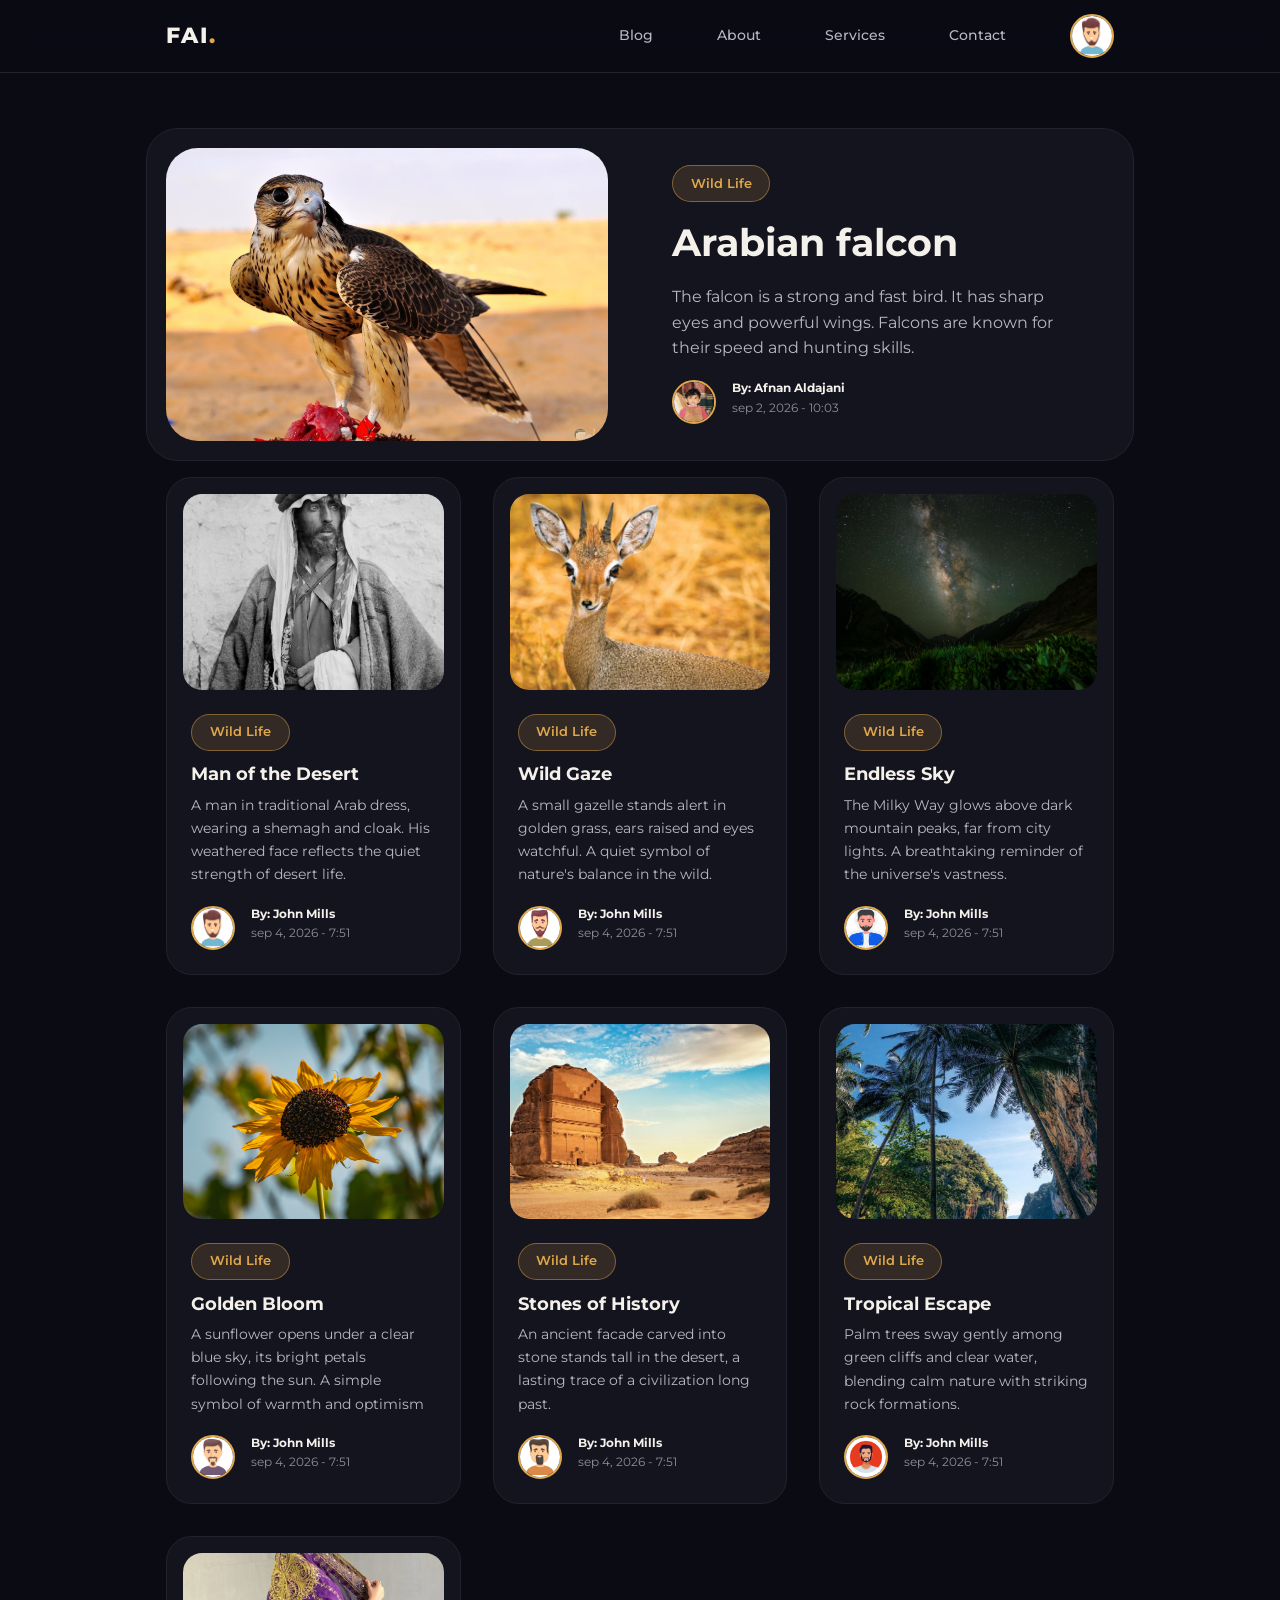
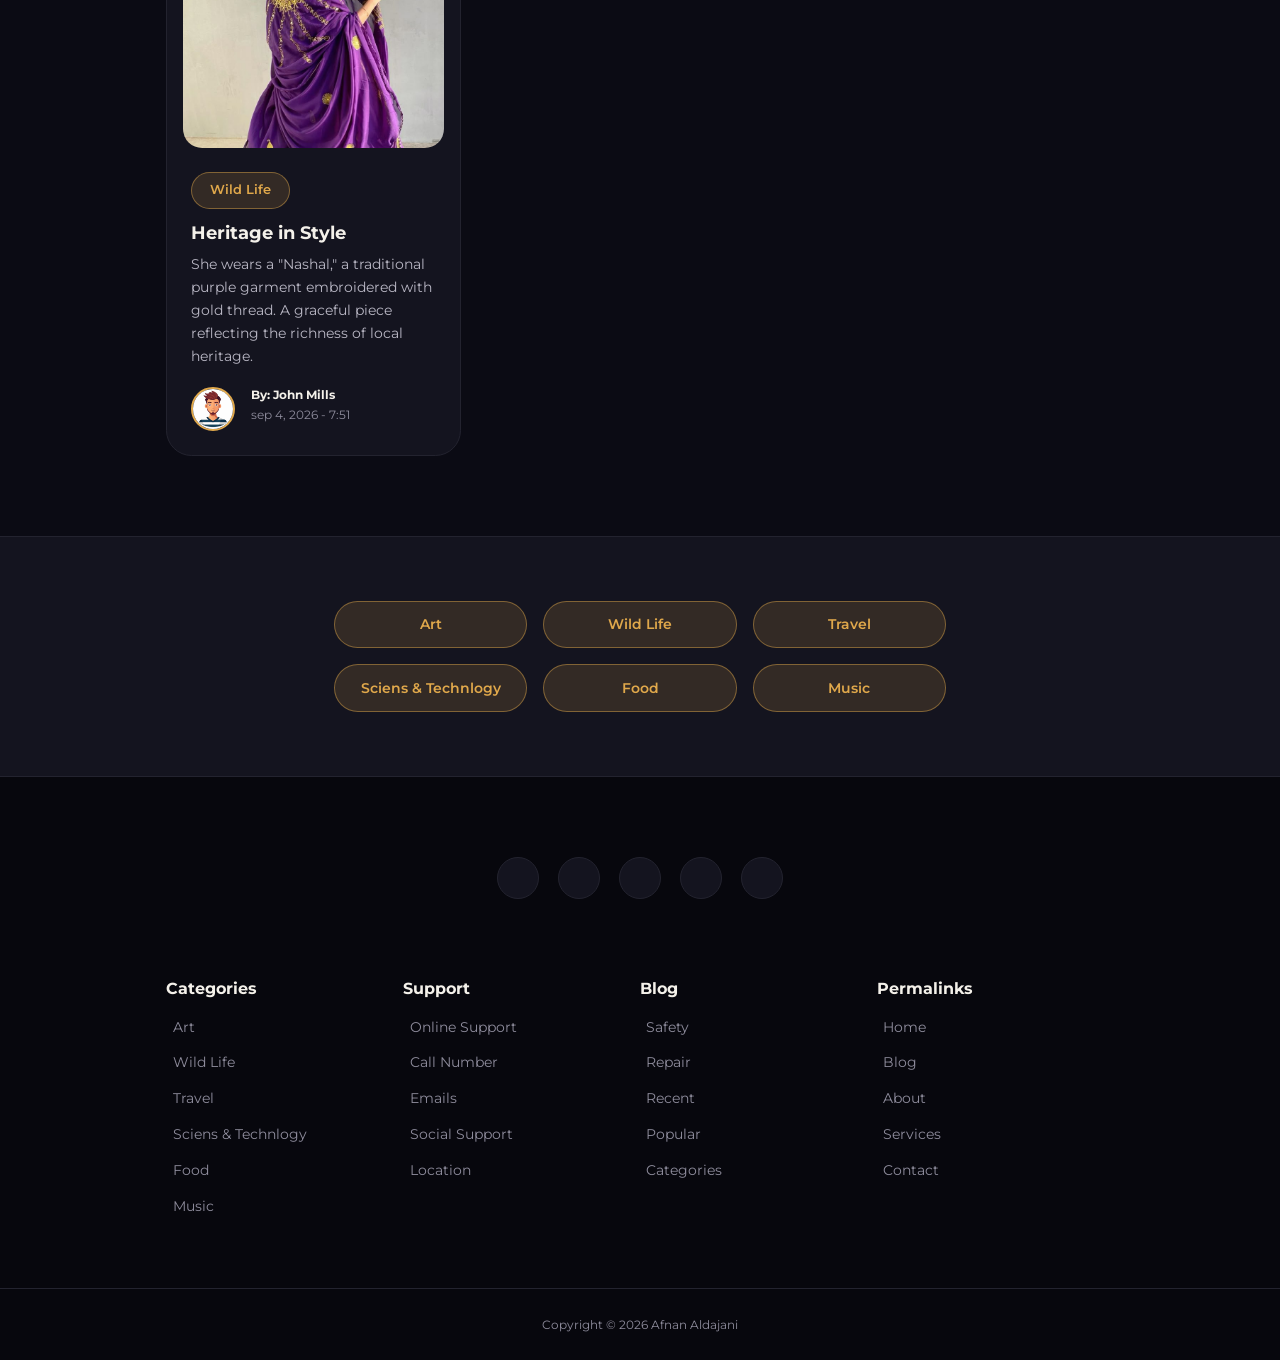
==== commit 3855d660: "Update blog pages" ====
--- a/index.html
+++ b/index.html
@@ -284,4 +284,4 @@
     
     <script src="./main.js"></script>
 </body>
-</html>
+</html>
--- a/style.css
+++ b/style.css
@@ -1,6 +1,7 @@
 :root {
+    /* ألوان قديمة (خليتها كما هي عشان الصفحات الثانية ما تنكسر) */
     --color-primary: #1A3EC1;
-    --color-primary-light: hsla(242, 91%, 69%, 18%);
+    --color-primary-light: hsla(233, 91%, 69%, 0.18);
     --color-primary-variant: #5854c745;
     --color-red: #da0f3f;
     --color-red-light: hsl(346, 87%, 46%, 15%);
@@ -16,6 +17,18 @@
     --color-bg: #0f0f32;
     --color-white-1:#F8F9F7;
 
+    /* ===== الألوان الجديدة (داكن + ذهبي) ===== */
+    --fai-bg: #0B0B14;          /* خلفية الصفحة */
+    --fai-bg-deep: #07070D;     /* الفوتر */
+    --fai-card: #14141F;        /* البطاقات */
+    --fai-border: #23232F;      /* الحدود */
+    --fai-gold: #E0A84B;        /* اللون المميز */
+    --fai-gold-soft: rgba(224, 168, 75, 0.15);
+    --fai-gold-line: rgba(224, 168, 75, 0.45);
+    --fai-text: #F4F1EA;        /* العناوين */
+    --fai-muted: #B9B7C4;       /* الوصف */
+    --fai-faint: #8E8C9C;       /* التواريخ والروابط الخفيفة */
+
     --transition: all 300ms ease;
 
     --container-width-lg: 74%;
@@ -42,9 +55,8 @@
 body{
     font-family: 'Montserrat', sans-serif;
     line-height: 1.6;
-    color: var(--color-gray-900);
-   /* overflow: hidden;*/ /**/
-    background: var(--color-white-1) ;
+    color: var(--fai-muted);
+    background: var(--fai-bg);
     font-size: 0.9rem;
 }
 
@@ -57,18 +69,16 @@
 .section{
     margin-top: 3rem;
     width: 100vw;
-
 }
 
 h1, h2, h3, h4, h5{
-    color: var(--color-gray-900);
+    color: var(--fai-text);
     line-height: 1.3;
 }
 
 h1{
     font-size: 3rem;
     margin: 1rem 0;
-
 }
 h2{
     font-size: 1.7rem;
@@ -83,27 +93,28 @@
 }
 
 a{
-    color: var(--color-white);
+    color: var(--fai-text);
     transition: var(--transition);
 }
 img{ 
     display: block;
     width: 100%;
-    height: 100%; /**/
+    height: 100%;
     object-fit: cover;
 }
 
 /*NAV========================================================================*/
 
 nav{
-    background: var( --color-gray-900);
+    background: rgba(11, 11, 20, 0.85);
+    backdrop-filter: blur(14px);
+    -webkit-backdrop-filter: blur(14px);
     width: 100vw;
     height: 4.5rem;
     position: fixed;/* يخلي النافبار ثابت بالأعلى حتى لو نزل المستخدم بالصفحة */
     top: 0;
     z-index: 10;  /* يضمن ظهور النافبار فوق أي عنصر ثاني بالصفحة */
-    box-shadow: 0 1rem 1rem rgba(0, 0, 0, 0.2);
-    /**/
+    border-bottom: 1px solid var(--fai-border);
 }
 
 nav button{/* أزرار فتح/إغلاق القائمة بالجوال، مخفية افتراضياً بالشاشات الكبيرة */
@@ -122,18 +133,31 @@
     height: 2.5rem;
     border-radius: 50%;
     overflow: hidden;
-    border: 0.3rem solid var(--color-bg);
+    border: 0.15rem solid var(--fai-gold);
 }
 
 .nav__logo{
-    font-weight: 600;
-    font-size: 1.2rem;
+    font-weight: 800;
+    font-size: 1.4rem;
+    letter-spacing: 2px;
+    color: var(--fai-text);
+}
+.nav__logo::after{ /* نقطة ذهبية بعد الشعار */
+    content: '.';
+    color: var(--fai-gold);
 }
 
 .nav__items{
     display: flex;
     align-items:center;
     gap: 4rem;
+}
+.nav__items a{
+    color: var(--fai-muted);
+    font-weight: 500;
+}
+.nav__items a:hover{
+    color: var(--fai-gold);
 }
 
 .nav__profile{/* حاوية صورة البروفايل + القائمة المنسدلة الخاصة بيها */
@@ -146,8 +170,11 @@
     right: 0;
     display: flex;
     flex-direction: column;
-    box-shadow: 0rem 3rem 3rem rgba(0, 0, 0, 0.4);
-    background: var(--color-gray-900);
+    box-shadow: 0rem 2rem 3rem rgba(0, 0, 0, 0.5);
+    background: var(--fai-card);
+    border: 1px solid var(--fai-border);
+    border-radius: 0.8rem;
+    overflow: hidden;
     visibility: hidden;
     opacity: 0;
     transition: var(--transition);
@@ -156,70 +183,77 @@
 .nav__profile:hover >ul{ /* على الاب ">ul" معناها انه ياثر */
     visibility: visible;
     opacity: 1;
-     border-radius: 0.6rem;  /**/
 }
 
 .nav__profile ul li a{/* تنسيق روابط القائمة المنسدلة (Dashboard/Logout) */
      padding: 1rem;
-     background: var(--color-gray-900);
+     background: var(--fai-card);
      display: block;
      width: 100%;
-    
-
+}
+.nav__profile ul li a:hover{
+    background: var(--fai-gold-soft);
+    color: var(--fai-gold);
 }
 
 .nav__profile ul li:last-child a{
-    background: var(--color-red);
-    color: var(--color-bg);
+    background: var(--color-red-light);
+    color: #ff6b8a;
 }
 
 
 /*CATEGORY BUTTON========================================================================*/
 .category__button{        /*<a href=""class= "category__button">Wild Life</a>*/
-    background: var(--color-primary-light);
-    color: var(--color-primary);  
+    background: var(--fai-gold-soft);
+    color: var(--fai-gold);
+    border: 1px solid var(--fai-gold-line);
     display: inline-block;
-    padding: 0.5rem 1rem;
-    border-radius: var(--card-border-radius-2);
+    padding: 0.45rem 1.1rem;
+    border-radius: 999px;
     font-weight: 600;
     font-size: 0.8rem;
     text-align: center;
 }
-.category__button:hover{/* تغيير لون النص عند مرور الماوس فوق زر التصنيف */
-    color: var(--color-white);
+.category__button:hover{/* عند مرور الماوس: يتعبى ذهبي */
+    background: var(--fai-gold);
+    color: var(--fai-bg);
 }
 
 
 /*CENERAL POST ========================================================================*/
 .post__thumbnail{/* تنسيق عام لصورة المقال (تُستخدم بقسم Featured وقسم Posts معاً) */
     border-radius: var(--card-border-radius-4);
-    border: 0rem solid var(--color-gray-900);
     overflow: hidden;
     margin-bottom: 1.6rem;
 }
 .posts .post__thumbnail{/* تخصيص إضافي لصورة المقال بقسم Posts تحديداً */
     width: 100%;
     aspect-ratio: 4/3;
-}
-
-
-.post:hover .post__thumbnail img {/* تحويل الصورة لأبيض وأسود (Grayscale) عند مرور الماوس فوق كامل المقال */
-    filter: saturate(0);
-    transition: filter 500ms ease; /* حركة تدريجية سلسة للتأثير */
-}
-
-
-  
+    border-radius: 1.2rem;
+    margin-bottom: 1.2rem;
+}
+
+.post__thumbnail img{
+    transition: transform 500ms ease;
+}
+.post:hover .post__thumbnail img {/* تكبير خفيف للصورة عند مرور الماوس فوق كامل المقال */
+    transform: scale(1.05);
+}
+
 .post__author{/* حاوية معلومات كاتب المقال (الصورة + الاسم + التاريخ) */
      display: flex;
      gap: 1rem;
      margin-top : 1.2rem;
 }
+.post__author-info small{
+    color: var(--fai-faint);
+}
 
 .post__author-avatar{  
     width: 2.5rem;
     height: 2.5rem;
-    border-radius: var(--card-border-radius-3);
+    border-radius: 50%;
+    border: 2px solid var(--fai-gold);
     overflow: hidden; 
     flex-shrink: 0;
     object-fit: cover;
@@ -235,10 +269,24 @@
     display: grid;
     grid-template-columns: 1fr 1fr;
     gap: 4rem;
-
+    align-items: center;
+    background: var(--fai-card);
+    border: 1px solid var(--fai-border);
+    border-radius: 2rem;
+    padding: 1.2rem;
 }
  .featured .post__thumbnail{/* تخصيص ارتفاع صورة Featured: يتبع نسبة الصورة نفسها بدل رقم ثابت */
     height: fit-content;
+    margin-bottom: 0;
+ }
+ .featured .post__info{
+    padding-right: 2rem;
+ }
+ .featured .post__title{
+    font-size: 2.4rem;
+ }
+ .featured .post__body{
+    font-size: 1rem;
  }
 
 
@@ -246,25 +294,43 @@
  .posts__container{  /* قسم المقالات المتعددة (بطاقات White Dove) أسفل قسم Featured */
     display: grid;
     grid-template-columns: repeat(3, 1fr); 
-    gap: 5rem;
+    gap: 2rem;
     margin-bottom: 5rem;
     margin-top: 1rem;
-    
+ }
+
+ .post{ /* كل مقال صار بطاقة */
+    background: var(--fai-card);
+    border: 1px solid var(--fai-border);
+    border-radius: 1.6rem;
+    padding: 1rem;
+    transition: var(--transition);
+ }
+ .post:hover{
+    border-color: var(--fai-gold-line);
+    box-shadow: 0 0 30px rgba(224, 168, 75, 0.12);
+ }
+ .post .post__info{
+    padding: 0.3rem 0.5rem 0.5rem;
  }
  .post__title a{
-    color: var(--color-gray-900);   /* أو أي لون تبينه */
-}
+    color: var(--fai-text);
+ }
+ .post__title a:hover{
+    color: var(--fai-gold);
+ }
+ .post__body{
+    color: var(--fai-muted);
+ }
 
 
   /* CATEGORY BUTTONS========================================================================*/
- 
 
 .category__buttons{
-    background: var(--color-gray-100);
-    padding: 5rem 0 0;
+    background: var(--fai-card);
     padding: 4rem 0;
-    border-top: 0.1px solid var(--color-gray-200);
-    border-bottom: 2px solid var(--color-gray-200);
+    border-top: 1px solid var(--fai-border);
+    border-bottom: 1px solid var(--fai-border);
 }
 
   .category__buttons-container{
@@ -272,22 +338,15 @@
    display: grid;
    grid-template-columns: repeat(3, 1fr);
    gap: 1rem;
-
-}
- 
-/*.category__button-container{
-    padding: 4rem 0;
-    border-top: 2px solid var(--color-gray-900);
-    border-bottom: 2px solid var(--color-gray-900);
-   width: fit-content;
-   display: grid;
-   grid-template-columns: repeat(3, 1fr);
-   gap: 1rem;
-
-}/*
+}
+.category__buttons .category__button{
+    padding: 0.7rem 1.6rem;
+    font-size: 0.9rem;
+}
+
   /* FOOTER========================================================================*/
  footer{  /* تذييل الصفحة (Footer) */
-    background: var(--color-gray-100);
+    background: var(--fai-bg-deep);
     padding: 5rem 0 0;
  }
  .footer__socials{  /* أيقونات التواصل الاجتماعي (لينكدإن، تويتر...) */
@@ -301,18 +360,20 @@
  }
 
  .footer__socials a{ /* شكل دائري موحد لكل أيقونة تواصل اجتماعي */
-    background: var(--color-bg);
+    background: var(--fai-card);
+    border: 1px solid var(--fai-border);
+    color: var(--fai-gold);
     border-radius: 50%;
-    width: 2.3rem;
-    height: 2.3rem;
+    width: 2.5rem;
+    height: 2.5rem;
     display: flex;
     align-items: center;
     justify-content:center ;
  }
 
  .footer__socials a:hover{  /* تغيير لون الأيقونة عند مرور الماوس فوقها */
-     background: var(--color-white);
-     color: var(--color-bg);
+     background: var(--fai-gold);
+     color: var(--fai-bg);
  }
 
  .footer__container{  /* تقسيم محتوى الفوتر الرئيسي لـ 4 أعمدة متساوية */
@@ -321,30 +382,92 @@
  }
  
  footer h4{
-    color: var(--color-white);
+    color: var(--fai-text);
     margin-bottom: 0.6rem;
  }
  footer ul li{
     padding: 0.4rem;
  }
  footer ul a{
-    opacity: 0.75;  /* شفافية خفيفة للروابط بحالتها العادية */
- }
-
- footer ul a:hover{ /* تأثير عند مرور الماوس فوق روابط الفوتر: زيادة التباعد بين الحروف + وضوح كامل */
-
+    color: var(--fai-faint);
+ }
+
+ footer ul a:hover{ /* تأثير عند مرور الماوس فوق روابط الفوتر: زيادة التباعد بين الحروف */
     letter-spacing: 0.2rem;
-    opacity: 1;
+    color: var(--fai-gold);
  }
 
  .footer__copyright{  /* سطر حقوق النشر بأسفل الفوتر تماماً */
-
     text-align: center;
     padding: 1.5rem 0;
-    border-top: 2px solid var(--color-gray-200);
+    border-top: 1px solid var(--fai-border);
     margin-top: 4rem;
-    color: var(--color-white);
- }
+    color: var(--fai-faint);
+ }
+
+   /* search__bar========================================================================*/
+
+   .search__bar{
+    margin-top: 7rem;
+   }
+
+   .search__bar-container{
+    position: relative;
+    width: 30%;  
+    background: var(--fai-card);
+    border: 1px solid var(--fai-border);
+    display: flex;
+    align-items: center;
+    justify-content: space-between;
+    overflow: hidden;
+    padding: 0.6rem 1rem;
+    border-radius: 999px;
+    color: var(--fai-faint);
+   }
+   .search__bar-container:focus-within{
+    border-color: var(--fai-gold-line);
+   }
+   .search__bar-container>div{
+       width: 100%;
+       display: flex;
+       align-items: center;
+   }
+   .search__bar input{
+    background: transparent;
+    width: 100%;
+    margin-left: 0.7rem;
+    color: var(--fai-text);
+    padding: 0.1rem 1rem; /*Space between input and icon*/
+   }
+
+   .search__bar input::placeholder{
+    color: var(--fai-faint);
+   }
+   .search__bar button{
+    background: var(--fai-gold);
+    color: var(--fai-bg);
+    font-weight: 700;
+    padding: 0.3rem 1.2rem;
+    border-radius: 999px;
+    cursor: pointer;
+   }
+/*SINGLE POST===========================================================================================================*/
+.singlepost{
+    margin: 6rem 0 2rem;
+}
+    .singlepost__container{
+      width: var(--form-width);
+      background: var(--fai-bg-deep);
+      padding: 1rem 2rem 3rem;
+      border: 1px solid var(--fai-border);
+    }
+    .singlepost__thumbnail{
+        margin-top: 1.5rem; ;
+    }
+    .singlepost__container p{
+        margin-top: 1rem;
+        line-height: 1.7;
+    }
    
   /* MEDIA QUERIES (MEDIUM DEVICES)========================================================================*/
    
@@ -367,7 +490,7 @@
             display: inline-block;
             font-size: 1.5rem;
             background: transparent;
-            color: var(--color-white); /*هنا ضفت opne &close*/
+            color: var(--fai-text);
             cursor: pointer;
         }
 
@@ -388,10 +511,12 @@
             justify-content: center;
             gap: 0.2rem;           
             display: none; /*هنا اخفيت  nav to column */
-            background: rgba(9, 9, 73, 0.75); /**/
+            background: rgba(11, 11, 20, 0.92);
+            border: 1px solid var(--fai-border);
             backdrop-filter: blur(10px);
             -webkit-backdrop-filter: blur(10px);
-             padding: 0.8rem; /**/
+            padding: 0.8rem;
+            border-radius: 0 0 1rem 1rem;
         }
         .nav__items li{
             width: 100%;
@@ -399,10 +524,7 @@
             display: flex;
             animation: animateNavDropdown 400ms 0s ease forwards;
             opacity: 1;
-            transform: top;
-        }
-
-   
+        }
 
         /*nav dropdown animation*/
         @keyframes animateNavDropdown{
@@ -420,15 +542,13 @@
             width: 100%;
             height: 100%;
             padding:  0 2rem;
-            background: rgba(9, 9, 73, 0.75); 
+            background: var(--fai-card);
             display: flex;
             align-items: center;
         }
         .nav__profile{
-            background: var(--color-gray-900);
-            border-radius: 0.6rem; /**/
-
-
+            background: var(--fai-card);
+            border-radius: 0.6rem;
         }
         .nav__profile ul{
           top: 100%;
@@ -438,16 +558,24 @@
             margin-left:  2rem;
             margin-top: 1rem;
             border: 0; 
-            
-    }
-}
+        }
+
 .footer__container{
     gap: 3rem;
 }
 .posts__container{
     grid-template-columns: 1fr 1fr;
-    gap: 3rem;
-}
+    gap: 2rem;
+}
+.featured__container{
+    gap: 2rem;
+}
+.search__bar-container{
+    width: 50%;
+}
+
+}/*@media screen and (max-width: 1024px)*/
+
 
 /*SMALL DEVICES =================================*/
 
@@ -467,4 +595,31 @@
     grid-template-columns: 1fr;
     gap: 0;
    }
- }+   .featured .post__info{
+    padding: 1.2rem 0.5rem 0.5rem;
+   }
+   .featured .post__title{
+    font-size: 1.8rem;
+   }
+   .posts__container{
+    grid-template-columns: 1fr;
+   }
+   
+   .category__buttons-container{
+    grid-template-columns: 1fr 1fr;  
+   }
+   .footer__container{
+    grid-template-columns: 1fr ;
+    align-items: center;
+    text-align: center;
+    gap: 2rem;
+   }
+   .search__bar-container{
+    width: 100%;
+   }
+   /*====================single post====================*/
+  .singlepost__container{
+    background-color: transparent;
+    padding: 4;
+   }
+  }
